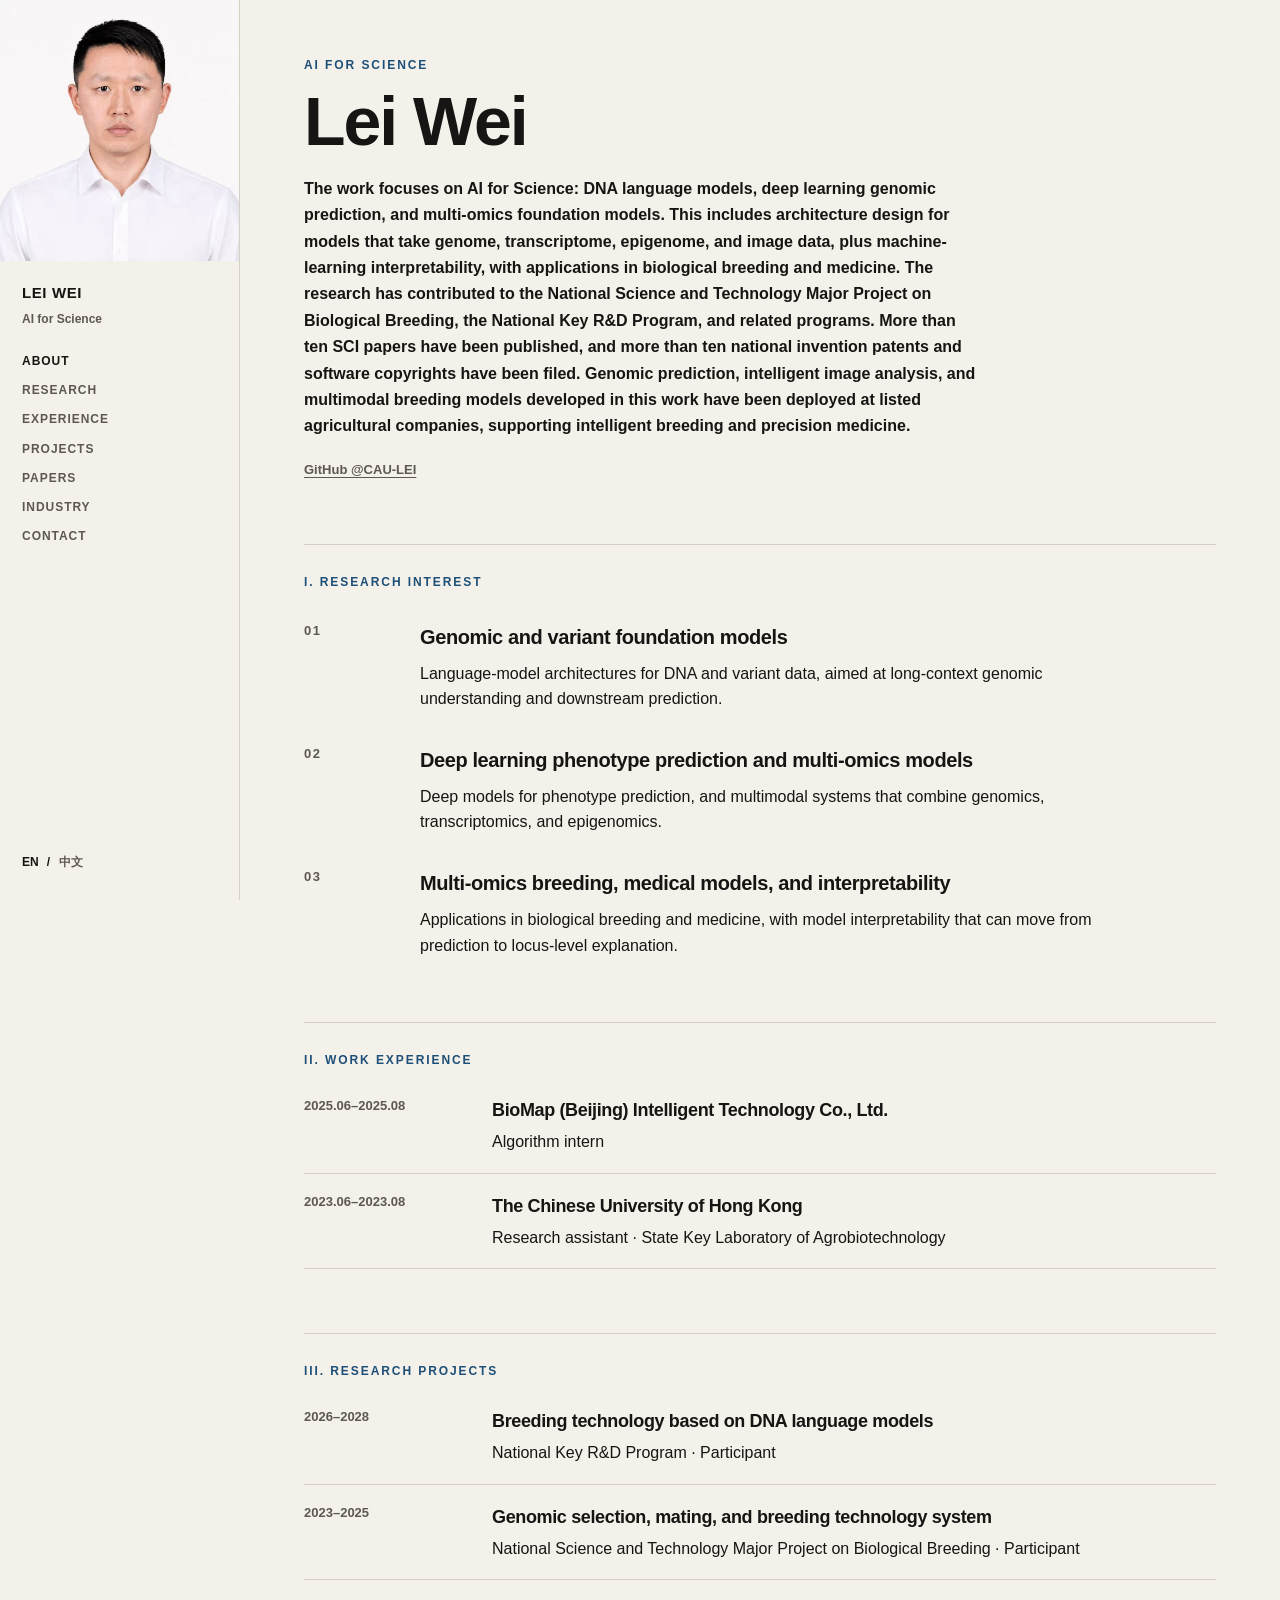
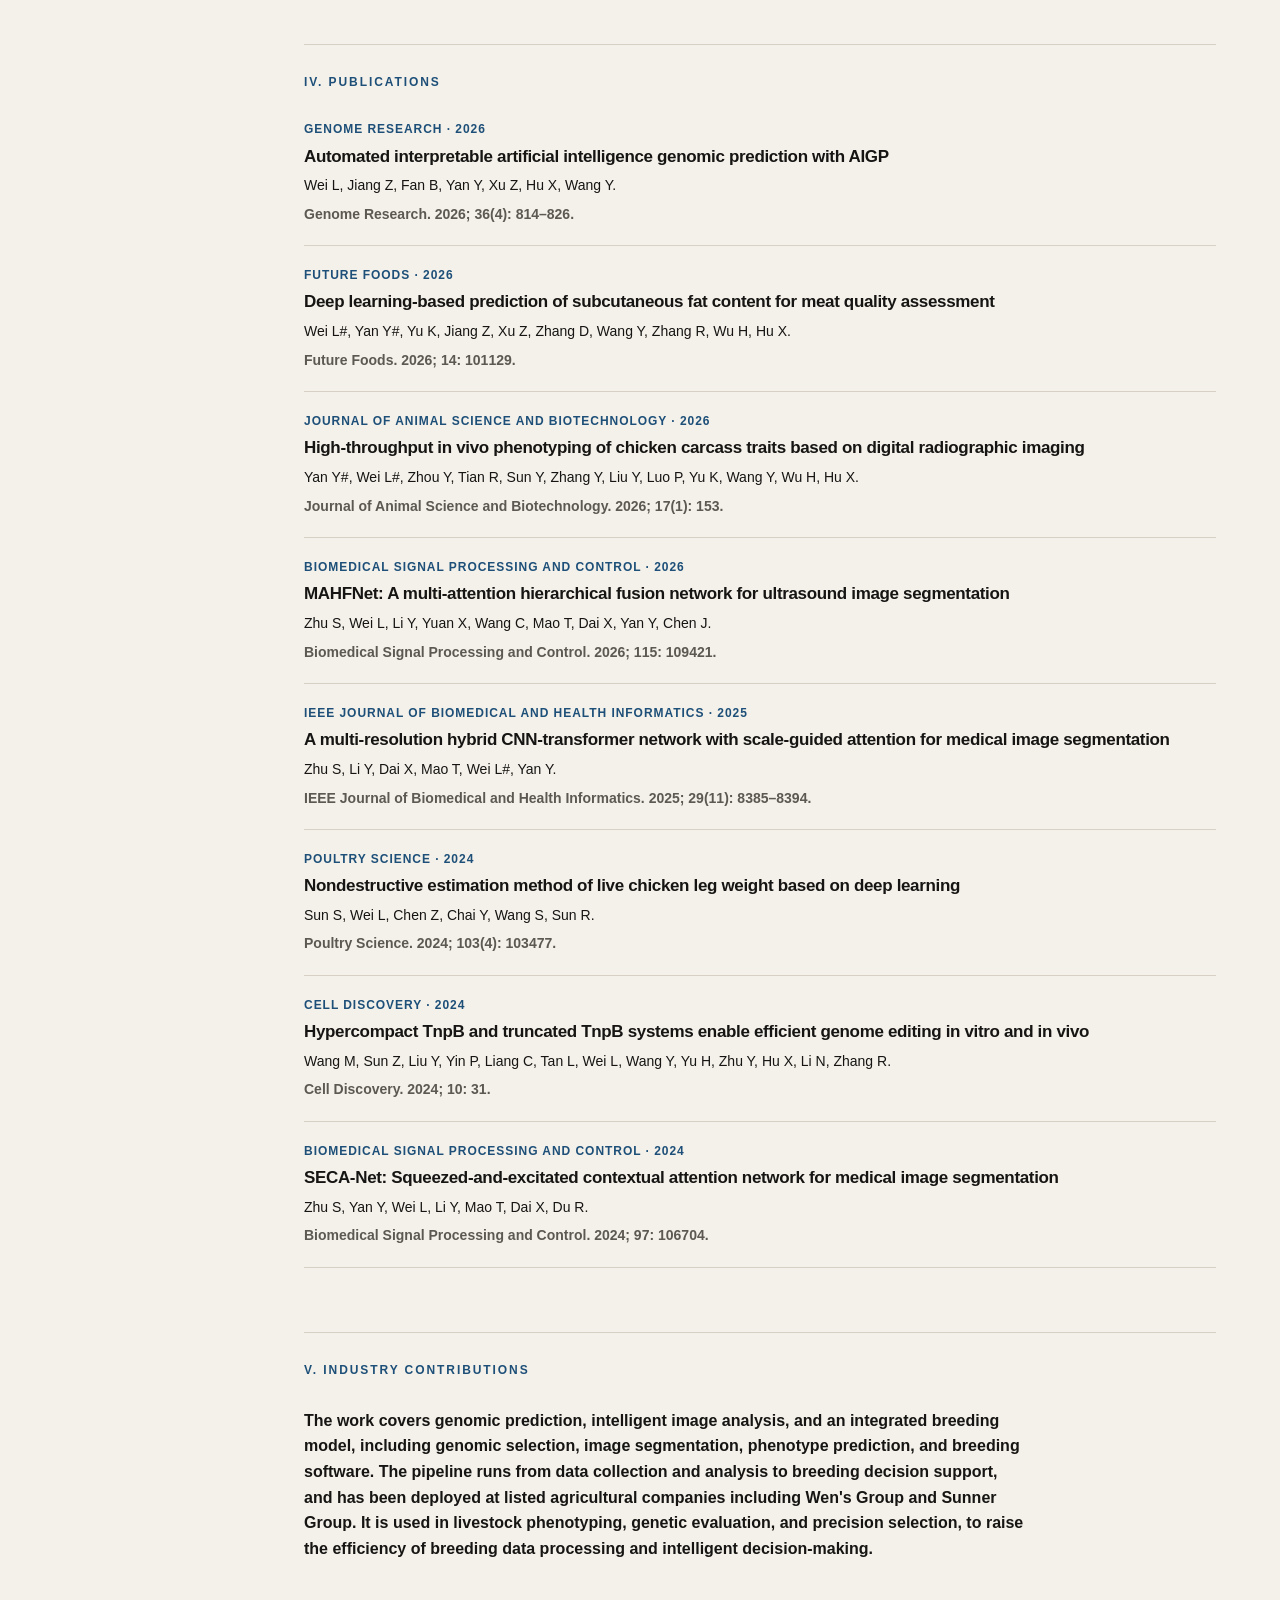
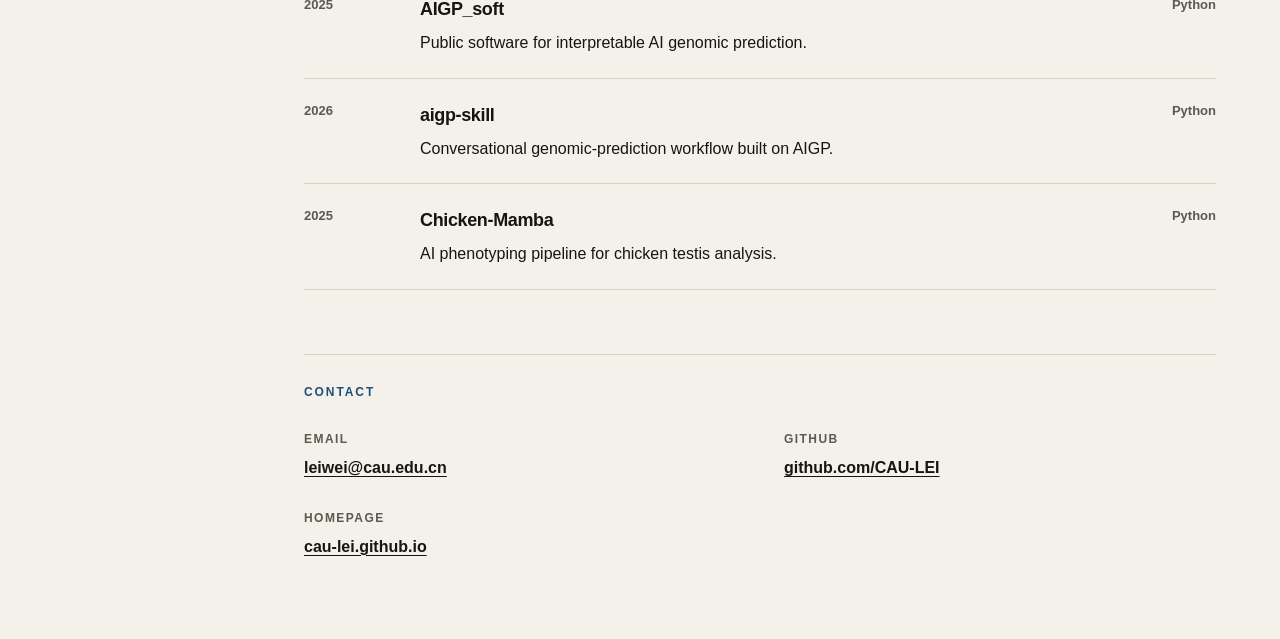
==== index.html @ 2beea01c "Remove the education section from the homepage. Co-authored-by: Cursor <cursoragent@cursor.com>" ====
<!DOCTYPE html>
<html lang="en">
  <head>
    <meta charset="utf-8" />
    <meta name="viewport" content="width=device-width, initial-scale=1" />
    <title>Lei Wei · AI for Science</title>
    <meta
      name="description"
      content="Lei Wei works on AI for Science, DNA language models, deep learning genomic prediction, and multi-omics models for breeding and medicine."
    />
    <meta property="og:title" content="Lei Wei · AI for Science" />
    <meta
      property="og:description"
      content="AI for Science: DNA language models, genomic prediction, and multi-omics models."
    />
    <meta property="og:type" content="website" />
    <meta property="og:url" content="https://cau-lei.github.io/" />
    <meta property="og:image" content="https://cau-lei.github.io/images/portrait.jpg" />
    <link rel="icon" href="favicon.svg" type="image/svg+xml" />
    <link rel="stylesheet" href="css/styles.css" />
  </head>
  <body>
    <a class="skip" href="#about">Skip to content</a>
    <div class="page" id="about">
      <aside class="rail">
        <a class="portrait-link" href="#about" aria-label="Lei Wei">
          <img
            class="portrait"
            src="images/portrait.jpg"
            width="240"
            height="262"
            alt="Lei Wei"
          />
        </a>
        <div class="rail-body">
        <div>
          <div class="rail-name">
            <span data-en>Lei Wei</span>
            <span data-zh>卫雷</span>
          </div>
          <p class="rail-role">AI for Science</p>
        </div>
        <nav>
          <a href="#about"><span data-en>About</span><span data-zh>简介</span></a>
          <a href="#research"><span data-en>Research</span><span data-zh>研究</span></a>
          <a href="#experience"><span data-en>Experience</span><span data-zh>经历</span></a>
          <a href="#projects"><span data-en>Projects</span><span data-zh>项目</span></a>
          <a href="#papers"><span data-en>Papers</span><span data-zh>论文</span></a>
          <a href="#industry"><span data-en>Industry</span><span data-zh>贡献</span></a>
          <a href="#contact"><span data-en>Contact</span><span data-zh>联系</span></a>
        </nav>
        <div class="lang" role="group" aria-label="Language">
          <button type="button" data-lang="en" aria-pressed="true">EN</button>
          <span aria-hidden="true">/</span>
          <button type="button" data-lang="zh" aria-pressed="false">中文</button>
        </div>
        </div>
      </aside>

      <main>
        <header>
          <p class="kicker">AI for Science</p>
          <h1>
            <span data-en>Lei Wei</span>
            <span data-zh>卫雷</span>
          </h1>
          <p class="lede">
            <span data-en
              >The work focuses on AI for Science: DNA language models, deep learning genomic prediction, and multi-omics foundation models. This includes architecture design for models that take genome, transcriptome, epigenome, and image data, plus machine-learning interpretability, with applications in biological breeding and medicine. The research has contributed to the National Science and Technology Major Project on Biological Breeding, the National Key R&amp;D Program, and related programs. More than ten SCI papers have been published, and more than ten national invention patents and software copyrights have been filed. Genomic prediction, intelligent image analysis, and multimodal breeding models developed in this work have been deployed at listed agricultural companies, supporting intelligent breeding and precision medicine.</span
            >
            <span data-zh
              >主要从事 AI for Science、DNA 大语言模型、深度学习基因组预测、多组学大模型等方向研究，重点围绕基因组、转录组、表观组、图像等多组学开展语言模型的架构设计、开发与机器学习可解释性方法研发，并探索人工智能大模型在生物育种与医学领域的应用。参与生物育种国家科技重大专项、国家重点研发计划、“十四五”重点研发专项等科研项目。已在 SCI 期刊发表论文十余篇，申请国家发明专利及软件著作权十余项。负责研发的基因组预测、图像智能分析及多模态一体化育种模型已在多家农业上市企业落地应用，为智能育种与精准医学提供技术支撑。</span
            >
          </p>
          <p class="meta">
            <a href="https://github.com/CAU-LEI">GitHub @CAU-LEI</a>
          </p>
        </header>

        <section id="research">
          <h2>
            <span data-en>I. Research Interest</span>
            <span data-zh>I. 研究方向</span>
          </h2>
          <article class="research">
            <div class="idx">01</div>
            <div>
              <h3>
                <span data-en>Genomic and variant foundation models</span>
                <span data-zh>基因组大模型，变异数据大模型</span>
              </h3>
              <p>
                <span data-en
                  >Language-model architectures for DNA and variant data, aimed at long-context genomic understanding and downstream prediction.</span
                >
                <span data-zh
                  >面向 DNA 与变异数据的语言模型架构，服务长上下文基因组理解与下游预测。</span
                >
              </p>
            </div>
          </article>
          <article class="research">
            <div class="idx">02</div>
            <div>
              <h3>
                <span data-en>Deep learning phenotype prediction and multi-omics models</span>
                <span data-zh>深度学习表型预测与多组学模型</span>
              </h3>
              <p>
                <span data-en
                  >Deep models for phenotype prediction, and multimodal systems that combine genomics, transcriptomics, and epigenomics.</span
                >
                <span data-zh
                  >深度学习表型预测，以及基因组学、转录组学、表观组学多模态模型开发。</span
                >
              </p>
            </div>
          </article>
          <article class="research">
            <div class="idx">03</div>
            <div>
              <h3>
                <span data-en>Multi-omics breeding, medical models, and interpretability</span>
                <span data-zh>多组学育种、医学大模型与可解释性</span>
              </h3>
              <p>
                <span data-en
                  >Applications in biological breeding and medicine, with model interpretability that can move from prediction to locus-level explanation.</span
                >
                <span data-zh
                  >多组学育种与医学大模型，以及从预测走到位点解释的模型可解释性方法。</span
                >
              </p>
            </div>
          </article>
        </section>

        <section id="experience">
          <h2>
            <span data-en>II. Work Experience</span>
            <span data-zh>II. 工作经历</span>
          </h2>
          <article class="cv-item">
            <div class="when">2025.06–2025.08</div>
            <div>
              <h3>
                <span data-en>BioMap (Beijing) Intelligent Technology Co., Ltd.</span>
                <span data-zh>百图生科（北京）智能技术有限公司</span>
              </h3>
              <p>
                <span data-en>Algorithm intern</span>
                <span data-zh>算法实习生</span>
              </p>
            </div>
          </article>
          <article class="cv-item">
            <div class="when">2023.06–2023.08</div>
            <div>
              <h3>
                <span data-en>The Chinese University of Hong Kong</span>
                <span data-zh>香港中文大学</span>
              </h3>
              <p>
                <span data-en>Research assistant · State Key Laboratory of Agrobiotechnology</span>
                <span data-zh>研究助理 · 农业生物技术全国重点实验室</span>
              </p>
            </div>
          </article>
        </section>

        <section id="projects">
          <h2>
            <span data-en>III. Research Projects</span>
            <span data-zh>III. 承担科研项目</span>
          </h2>
          <article class="cv-item">
            <div class="when">2026–2028</div>
            <div>
              <h3>
                <span data-en>Breeding technology based on DNA language models</span>
                <span data-zh>基于 DNA 语言模型的育种技术研发</span>
              </h3>
              <p>
                <span data-en>National Key R&amp;D Program · Participant</span>
                <span data-zh>国家重点研发项目 · 参与</span>
              </p>
            </div>
          </article>
          <article class="cv-item">
            <div class="when">2023–2025</div>
            <div>
              <h3>
                <span data-en>Genomic selection, mating, and breeding technology system</span>
                <span data-zh>基因组选种选配及育种技术体系</span>
              </h3>
              <p>
                <span data-en>National Science and Technology Major Project on Biological Breeding · Participant</span>
                <span data-zh>农业生物育种重大项目 · 参与</span>
              </p>
            </div>
          </article>
        </section>

        <section id="papers">
          <h2>
            <span data-en>IV. Publications</span>
            <span data-zh>IV. 学术论文</span>
          </h2>

          <a class="paper" href="https://doi.org/10.1101/gr.281006.125">
            <div class="journal">Genome Research · 2026</div>
            <div class="ptitle">Automated interpretable artificial intelligence genomic prediction with AIGP</div>
            <p class="authors">Wei L, Jiang Z, Fan B, Yan Y, Xu Z, Hu X, Wang Y.</p>
            <p class="cite">Genome Research. 2026; 36(4): 814–826.</p>
          </a>

          <a class="paper" href="https://doi.org/10.1016/j.fufo.2026.101129">
            <div class="journal">Future Foods · 2026</div>
            <div class="ptitle">Deep learning-based prediction of subcutaneous fat content for meat quality assessment</div>
            <p class="authors">Wei L#, Yan Y#, Yu K, Jiang Z, Xu Z, Zhang D, Wang Y, Zhang R, Wu H, Hu X.</p>
            <p class="cite">Future Foods. 2026; 14: 101129.</p>
          </a>

          <a class="paper" href="https://doi.org/10.1186/s40104-026-01479-8">
            <div class="journal">Journal of Animal Science and Biotechnology · 2026</div>
            <div class="ptitle">High-throughput in vivo phenotyping of chicken carcass traits based on digital radiographic imaging</div>
            <p class="authors">Yan Y#, Wei L#, Zhou Y, Tian R, Sun Y, Zhang Y, Liu Y, Luo P, Yu K, Wang Y, Wu H, Hu X.</p>
            <p class="cite">Journal of Animal Science and Biotechnology. 2026; 17(1): 153.</p>
          </a>

          <a class="paper" href="https://doi.org/10.1016/j.bspc.2025.109421">
            <div class="journal">Biomedical Signal Processing and Control · 2026</div>
            <div class="ptitle">MAHFNet: A multi-attention hierarchical fusion network for ultrasound image segmentation</div>
            <p class="authors">Zhu S, Wei L, Li Y, Yuan X, Wang C, Mao T, Dai X, Yan Y, Chen J.</p>
            <p class="cite">Biomedical Signal Processing and Control. 2026; 115: 109421.</p>
          </a>

          <a class="paper" href="https://doi.org/10.1109/JBHI.2025.3578625">
            <div class="journal">IEEE Journal of Biomedical and Health Informatics · 2025</div>
            <div class="ptitle">A multi-resolution hybrid CNN-transformer network with scale-guided attention for medical image segmentation</div>
            <p class="authors">Zhu S, Li Y, Dai X, Mao T, Wei L#, Yan Y.</p>
            <p class="cite">IEEE Journal of Biomedical and Health Informatics. 2025; 29(11): 8385–8394.</p>
          </a>

          <a class="paper" href="https://doi.org/10.1016/j.psj.2024.103477">
            <div class="journal">Poultry Science · 2024</div>
            <div class="ptitle">Nondestructive estimation method of live chicken leg weight based on deep learning</div>
            <p class="authors">Sun S, Wei L, Chen Z, Chai Y, Wang S, Sun R.</p>
            <p class="cite">Poultry Science. 2024; 103(4): 103477.</p>
          </a>

          <a class="paper" href="https://doi.org/10.1038/s41421-023-00645-w">
            <div class="journal">Cell Discovery · 2024</div>
            <div class="ptitle">Hypercompact TnpB and truncated TnpB systems enable efficient genome editing in vitro and in vivo</div>
            <p class="authors">Wang M, Sun Z, Liu Y, Yin P, Liang C, Tan L, Wei L, Wang Y, Yu H, Zhu Y, Hu X, Li N, Zhang R.</p>
            <p class="cite">Cell Discovery. 2024; 10: 31.</p>
          </a>

          <a class="paper" href="https://doi.org/10.1016/j.bspc.2024.106704">
            <div class="journal">Biomedical Signal Processing and Control · 2024</div>
            <div class="ptitle">SECA-Net: Squeezed-and-excitated contextual attention network for medical image segmentation</div>
            <p class="authors">Zhu S, Yan Y, Wei L, Li Y, Mao T, Dai X, Du R.</p>
            <p class="cite">Biomedical Signal Processing and Control. 2024; 97: 106704.</p>
          </a>
        </section>

        <section id="industry">
          <h2>
            <span data-en>V. Industry Contributions</span>
            <span data-zh>V. 行业贡献</span>
          </h2>
          <p class="note">
            <span data-en
              >The work covers genomic prediction, intelligent image analysis, and an integrated breeding model, including genomic selection, image segmentation, phenotype prediction, and breeding software. The pipeline runs from data collection and analysis to breeding decision support, and has been deployed at listed agricultural companies including Wen's Group and Sunner Group. It is used in livestock phenotyping, genetic evaluation, and precision selection, to raise the efficiency of breeding data processing and intelligent decision-making.</span
            >
            <span data-zh
              >负责研发的基因组预测、图像智能分析与一体化智能育种模型，涵盖基因组选择、图像分割、表型预测、育种软件平台开发等。相关技术已形成从数据采集、智能分析到育种决策支持的完整技术链，并在温氏集团、圣农集团等农业上市企业实现落地应用，服务于畜禽表型测定、遗传评估与精准选育等实际生产环节，提升了育种数据处理效率和智能化决策水平，推动人工智能技术在生物育种中的产业化应用。</span
            >
          </p>

          <div class="work">
            <a class="work-item" href="https://github.com/CAU-LEI/AIGP_soft">
              <div class="year">2025</div>
              <div>
                <h3>AIGP_soft</h3>
                <p>
                  <span data-en>Public software for interpretable AI genomic prediction.</span>
                  <span data-zh>可解释人工智能基因组预测软件。</span>
                </p>
              </div>
              <div class="tag">Python</div>
            </a>
            <a class="work-item" href="https://github.com/CAU-LEI/aigp-skill">
              <div class="year">2026</div>
              <div>
                <h3>aigp-skill</h3>
                <p>
                  <span data-en>Conversational genomic-prediction workflow built on AIGP.</span>
                  <span data-zh>基于 AIGP 的可对话基因组预测工作流。</span>
                </p>
              </div>
              <div class="tag">Python</div>
            </a>
            <a class="work-item" href="https://github.com/CAU-LEI/Chicken-Mamba">
              <div class="year">2025</div>
              <div>
                <h3>Chicken-Mamba</h3>
                <p>
                  <span data-en>AI phenotyping pipeline for chicken testis analysis.</span>
                  <span data-zh>鸡睾丸智能表型分析流程。</span>
                </p>
              </div>
              <div class="tag">Python</div>
            </a>
          </div>
        </section>

        <section id="contact">
          <h2>
            <span data-en>Contact</span>
            <span data-zh>联系</span>
          </h2>
          <dl class="contact">
            <div>
              <dt>Email</dt>
              <dd><a href="mailto:leiwei@cau.edu.cn">leiwei@cau.edu.cn</a></dd>
            </div>
            <div>
              <dt>GitHub</dt>
              <dd><a href="https://github.com/CAU-LEI">github.com/CAU-LEI</a></dd>
            </div>
            <div>
              <dt><span data-en>Homepage</span><span data-zh>主页</span></dt>
              <dd><a href="https://cau-lei.github.io/">cau-lei.github.io</a></dd>
            </div>
          </dl>
        </section>
      </main>
    </div>
    <script src="js/main.js"></script>
  </body>
</html>
---- css/styles.css ----
:root {
  --paper: #f4f1ea;
  --ink: #161513;
  --muted: #5c5852;
  --line: #d7d1c5;
  --accent: #1d4f78;
  --mark: #3aa0d0;
  --white: #fbfaf6;
  --max: 1080px;
  --rail: 240px;
}

* {
  box-sizing: border-box;
  margin: 0;
  padding: 0;
}

html {
  scroll-behavior: smooth;
}

body {
  font-family: Arial, Helvetica, sans-serif;
  background: var(--paper);
  color: var(--ink);
  line-height: 1.6;
  min-height: 100vh;
}

a {
  color: inherit;
  text-decoration-thickness: 1px;
  text-underline-offset: 3px;
}

a:hover {
  color: var(--accent);
}

img {
  max-width: 100%;
  display: block;
}

.skip {
  position: absolute;
  left: -999px;
}

.skip:focus {
  left: 16px;
  top: 16px;
  background: var(--white);
  padding: 8px 12px;
  z-index: 20;
}

.page {
  display: grid;
  grid-template-columns: var(--rail) minmax(0, 1fr);
  min-height: 100vh;
}

.rail {
  position: sticky;
  top: 0;
  height: 100vh;
  padding: 0;
  border-right: 1px solid var(--line);
  display: flex;
  flex-direction: column;
  background: var(--paper);
}

.portrait-link {
  display: block;
}

.portrait {
  width: 100%;
  height: auto;
  aspect-ratio: 939 / 1024;
  object-fit: cover;
  object-position: center top;
  background: #fff;
}

.rail-body {
  padding: 20px 22px 28px;
  display: flex;
  flex-direction: column;
  gap: 20px;
  flex: 1;
  min-height: 0;
}

.rail-name {
  font-size: 15px;
  font-weight: 700;
  letter-spacing: 0.04em;
  text-transform: uppercase;
}

.rail-role {
  margin-top: 6px;
  font-size: 12px;
  font-weight: 700;
  color: var(--muted);
  line-height: 1.45;
}

nav {
  display: flex;
  flex-direction: column;
  gap: 10px;
  margin-top: 4px;
}

nav a {
  font-size: 12px;
  font-weight: 700;
  letter-spacing: 0.08em;
  text-transform: uppercase;
  text-decoration: none;
  color: var(--muted);
}

nav a:hover,
nav a.is-active {
  color: var(--ink);
}

.lang {
  margin-top: auto;
  display: flex;
  gap: 8px;
  font-size: 12px;
  font-weight: 700;
  letter-spacing: 0.08em;
}

.lang button {
  background: none;
  border: 0;
  padding: 0;
  font: inherit;
  font-weight: 700;
  color: var(--muted);
  cursor: pointer;
}

.lang button[aria-pressed="true"] {
  color: var(--ink);
}

main {
  padding: 56px 64px 80px;
  max-width: calc(var(--max) + 128px);
}

.kicker {
  font-size: 12px;
  font-weight: 700;
  letter-spacing: 0.16em;
  text-transform: uppercase;
  color: var(--accent);
}

h1 {
  margin-top: 14px;
  font-size: clamp(40px, 6vw, 68px);
  font-weight: 700;
  line-height: 0.95;
  letter-spacing: -0.03em;
}

.lede {
  margin-top: 22px;
  max-width: 680px;
  font-size: 16px;
  font-weight: 700;
  line-height: 1.65;
}

.meta {
  margin-top: 20px;
  display: flex;
  flex-wrap: wrap;
  gap: 10px 28px;
  font-size: 13px;
  font-weight: 700;
  color: var(--muted);
}

section {
  margin-top: 64px;
  padding-top: 28px;
  border-top: 1px solid var(--line);
}

h2 {
  font-size: 12px;
  font-weight: 700;
  letter-spacing: 0.16em;
  text-transform: uppercase;
  color: var(--accent);
}

.research {
  margin-top: 28px;
  display: grid;
  grid-template-columns: 88px minmax(0, 1fr);
  gap: 0 28px;
}

.research + .research {
  margin-top: 32px;
}

.idx {
  font-size: 13px;
  font-weight: 700;
  letter-spacing: 0.12em;
  color: var(--muted);
}

.research h3 {
  font-size: 20px;
  font-weight: 700;
  letter-spacing: -0.02em;
}

.research p {
  margin-top: 8px;
  max-width: 720px;
}

.cv-item {
  display: grid;
  grid-template-columns: 160px minmax(0, 1fr);
  gap: 8px 28px;
  padding: 18px 0;
  border-bottom: 1px solid var(--line);
}

.cv-item:first-of-type {
  margin-top: 8px;
}

.when {
  font-size: 13px;
  font-weight: 700;
  color: var(--muted);
}

.cv-item h3 {
  font-size: 18px;
  font-weight: 700;
  letter-spacing: -0.02em;
}

.cv-item p {
  margin-top: 4px;
  max-width: 680px;
}

.paper {
  display: block;
  padding: 20px 0;
  border-bottom: 1px solid var(--line);
  text-decoration: none;
}

.paper:first-of-type {
  margin-top: 8px;
}

.paper:hover .ptitle {
  color: var(--accent);
}

.journal {
  font-size: 12px;
  font-weight: 700;
  letter-spacing: 0.08em;
  text-transform: uppercase;
  color: var(--accent);
}

.ptitle {
  margin-top: 6px;
  font-size: 17px;
  font-weight: 700;
  letter-spacing: -0.02em;
  line-height: 1.35;
}

.authors,
.cite {
  margin-top: 6px;
  font-size: 14px;
  max-width: 760px;
}

.cite {
  color: var(--muted);
  font-weight: 700;
}

.note {
  margin-top: 28px;
  max-width: 720px;
  font-weight: 700;
}

.work {
  margin-top: 12px;
}

.work-item {
  display: grid;
  grid-template-columns: 88px minmax(0, 1fr) auto;
  gap: 8px 28px;
  padding: 22px 0;
  border-bottom: 1px solid var(--line);
  align-items: start;
  text-decoration: none;
}

.work-item:hover h3 {
  color: var(--accent);
}

.year,
.tag {
  font-size: 13px;
  font-weight: 700;
  color: var(--muted);
}

.work-item h3 {
  font-size: 18px;
  font-weight: 700;
  letter-spacing: -0.02em;
}

.work-item p {
  margin-top: 6px;
  max-width: 620px;
}

.contact {
  display: grid;
  grid-template-columns: 1fr 1fr;
  gap: 28px 48px;
  margin-top: 28px;
}

.contact dt {
  font-size: 12px;
  font-weight: 700;
  letter-spacing: 0.12em;
  text-transform: uppercase;
  color: var(--muted);
}

.contact dd {
  margin-top: 6px;
  font-size: 16px;
  font-weight: 700;
}

.foot {
  margin-top: 72px;
  font-size: 12px;
  font-weight: 700;
  color: var(--muted);
}

html[lang="en"] [data-zh],
html[lang="zh"] [data-en] {
  display: none;
}

@media (max-width: 860px) {
  .page {
    grid-template-columns: 1fr;
  }

  .rail {
    position: static;
    height: auto;
    border-right: 0;
    border-bottom: 1px solid var(--line);
  }

  .portrait {
    width: 100%;
    height: auto;
    max-height: 240px;
    aspect-ratio: 939 / 1024;
  }

  .rail-body {
    padding: 18px 24px 20px;
    gap: 16px;
  }

  nav {
    flex-direction: row;
    flex-wrap: wrap;
    gap: 14px;
  }

  .lang {
    margin-top: 0;
  }

  main {
    padding: 36px 24px 56px;
  }

  .research,
  .cv-item,
  .work-item {
    grid-template-columns: 1fr;
  }

  .contact {
    grid-template-columns: 1fr;
  }

  .tag {
    margin-top: 8px;
  }
}
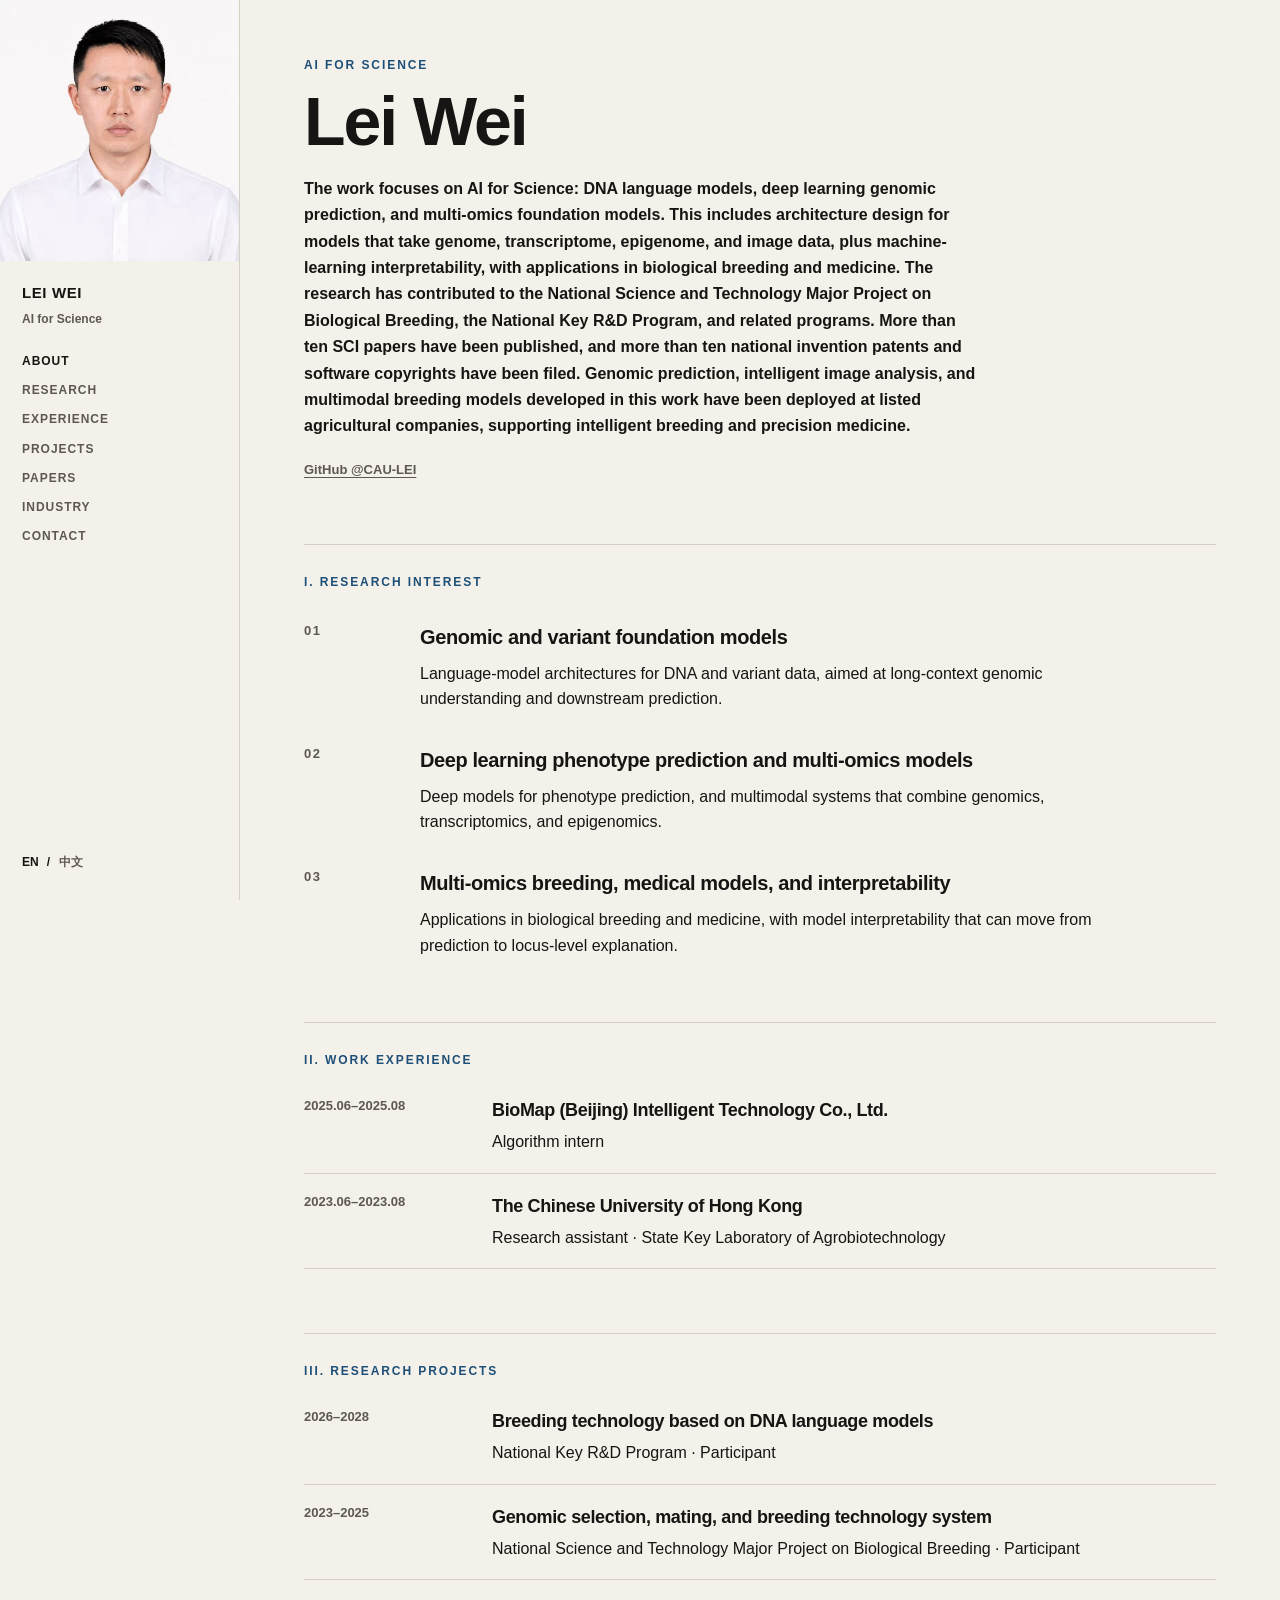
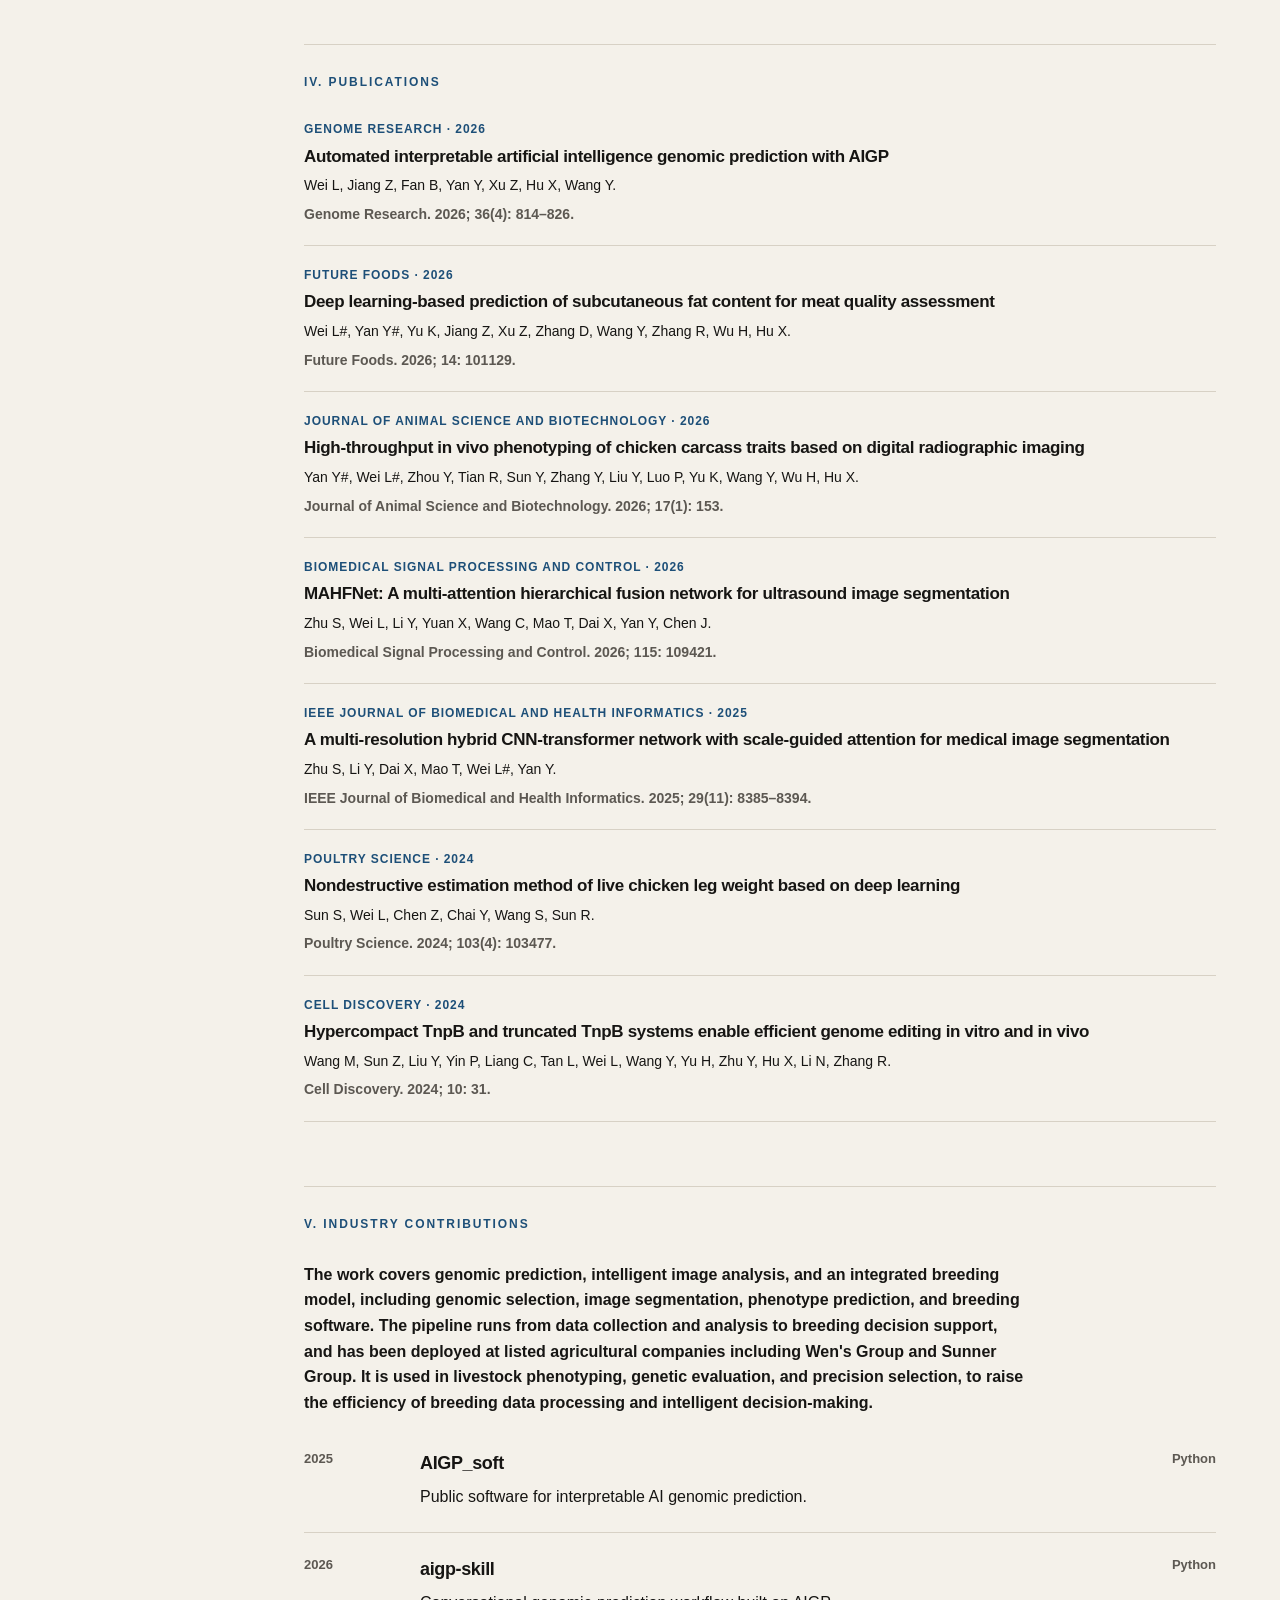
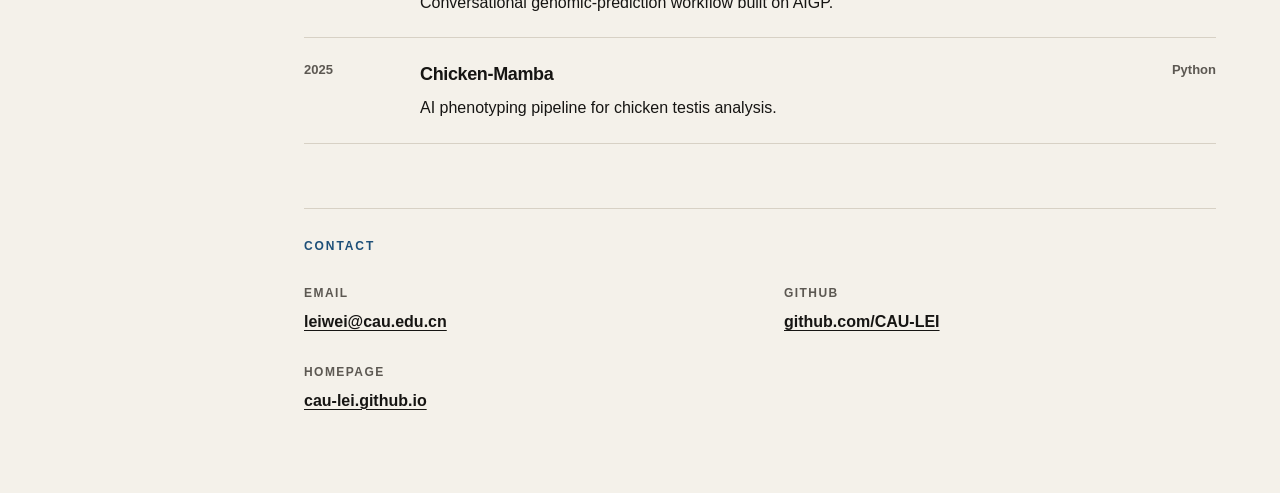
==== commit edb37174: "Remove the SECA-Net paper from the publication list. Co-authored-by: Cursor <cursoragent@cursor.com>" ====
--- a/index.html
+++ b/index.html
@@ -255,13 +255,6 @@
             <p class="authors">Wang M, Sun Z, Liu Y, Yin P, Liang C, Tan L, Wei L, Wang Y, Yu H, Zhu Y, Hu X, Li N, Zhang R.</p>
             <p class="cite">Cell Discovery. 2024; 10: 31.</p>
           </a>
-
-          <a class="paper" href="https://doi.org/10.1016/j.bspc.2024.106704">
-            <div class="journal">Biomedical Signal Processing and Control · 2024</div>
-            <div class="ptitle">SECA-Net: Squeezed-and-excitated contextual attention network for medical image segmentation</div>
-            <p class="authors">Zhu S, Yan Y, Wei L, Li Y, Mao T, Dai X, Du R.</p>
-            <p class="cite">Biomedical Signal Processing and Control. 2024; 97: 106704.</p>
-          </a>
         </section>
 
         <section id="industry">
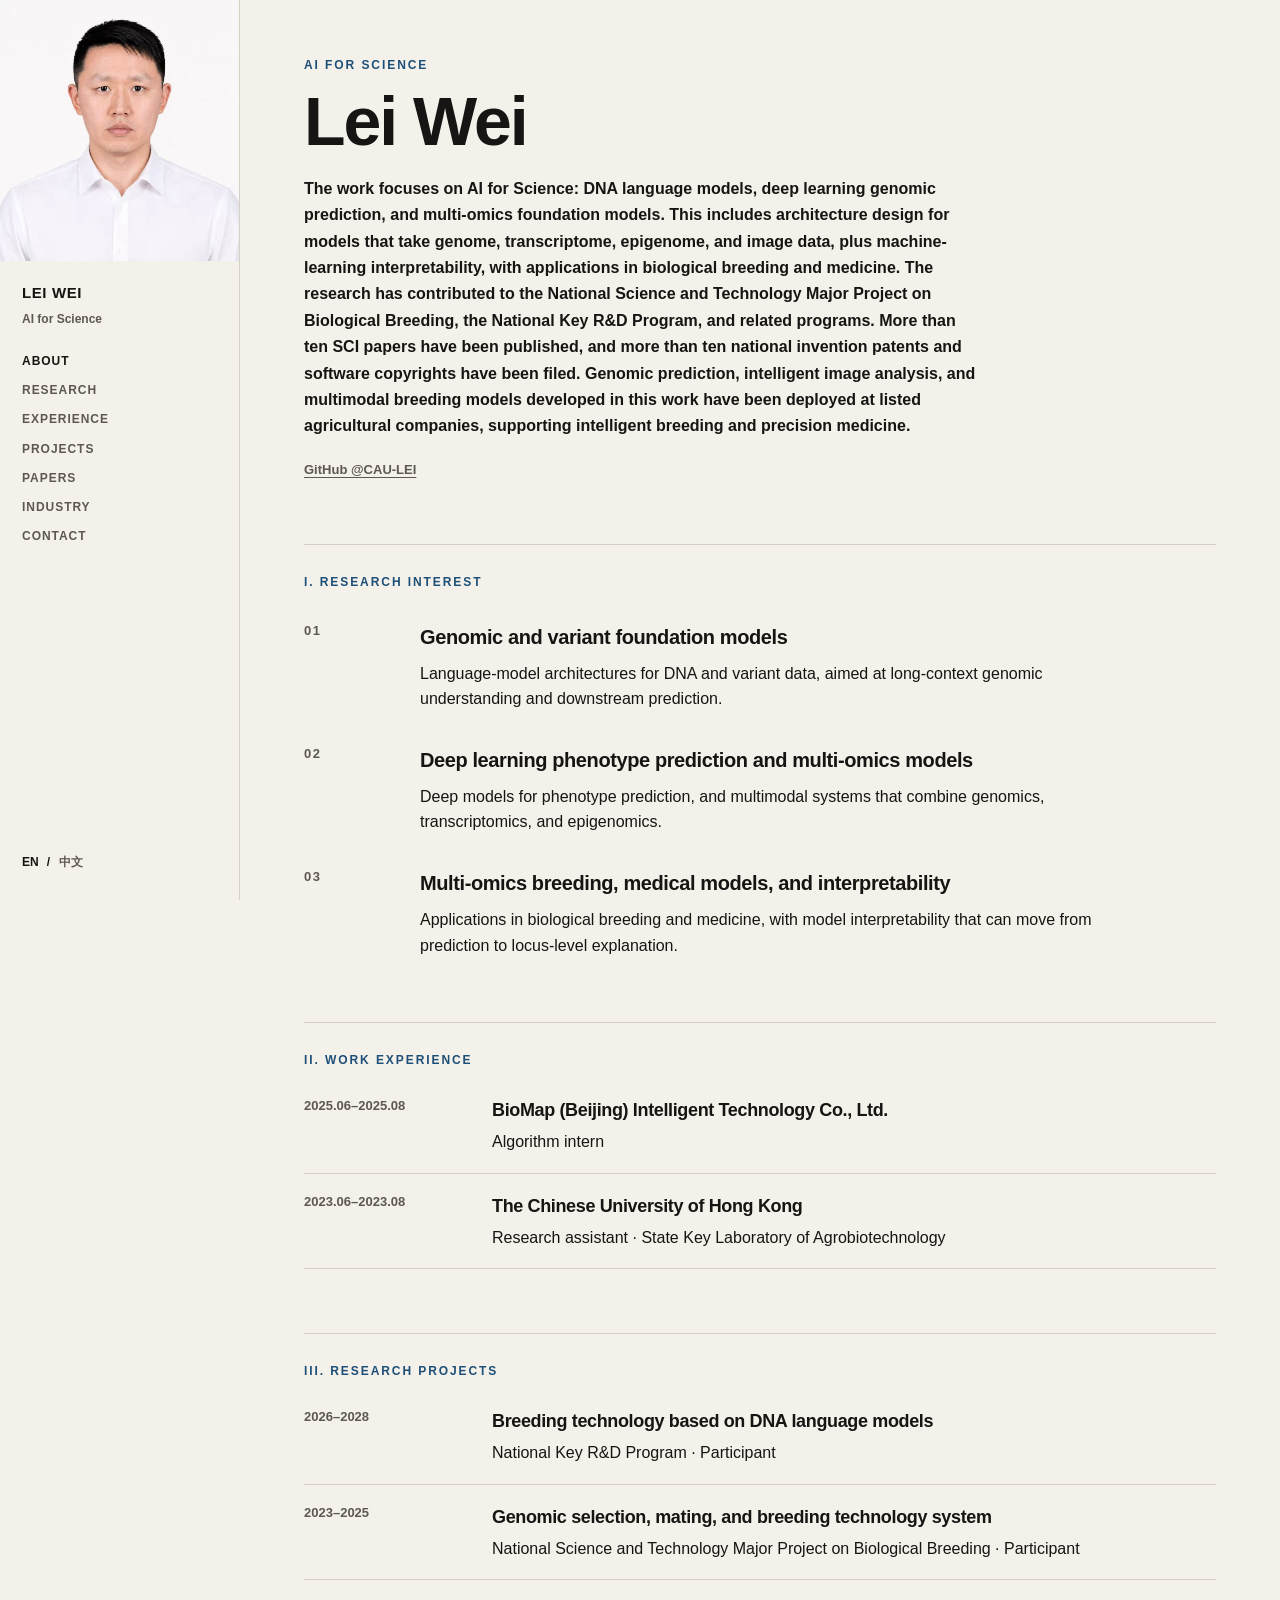
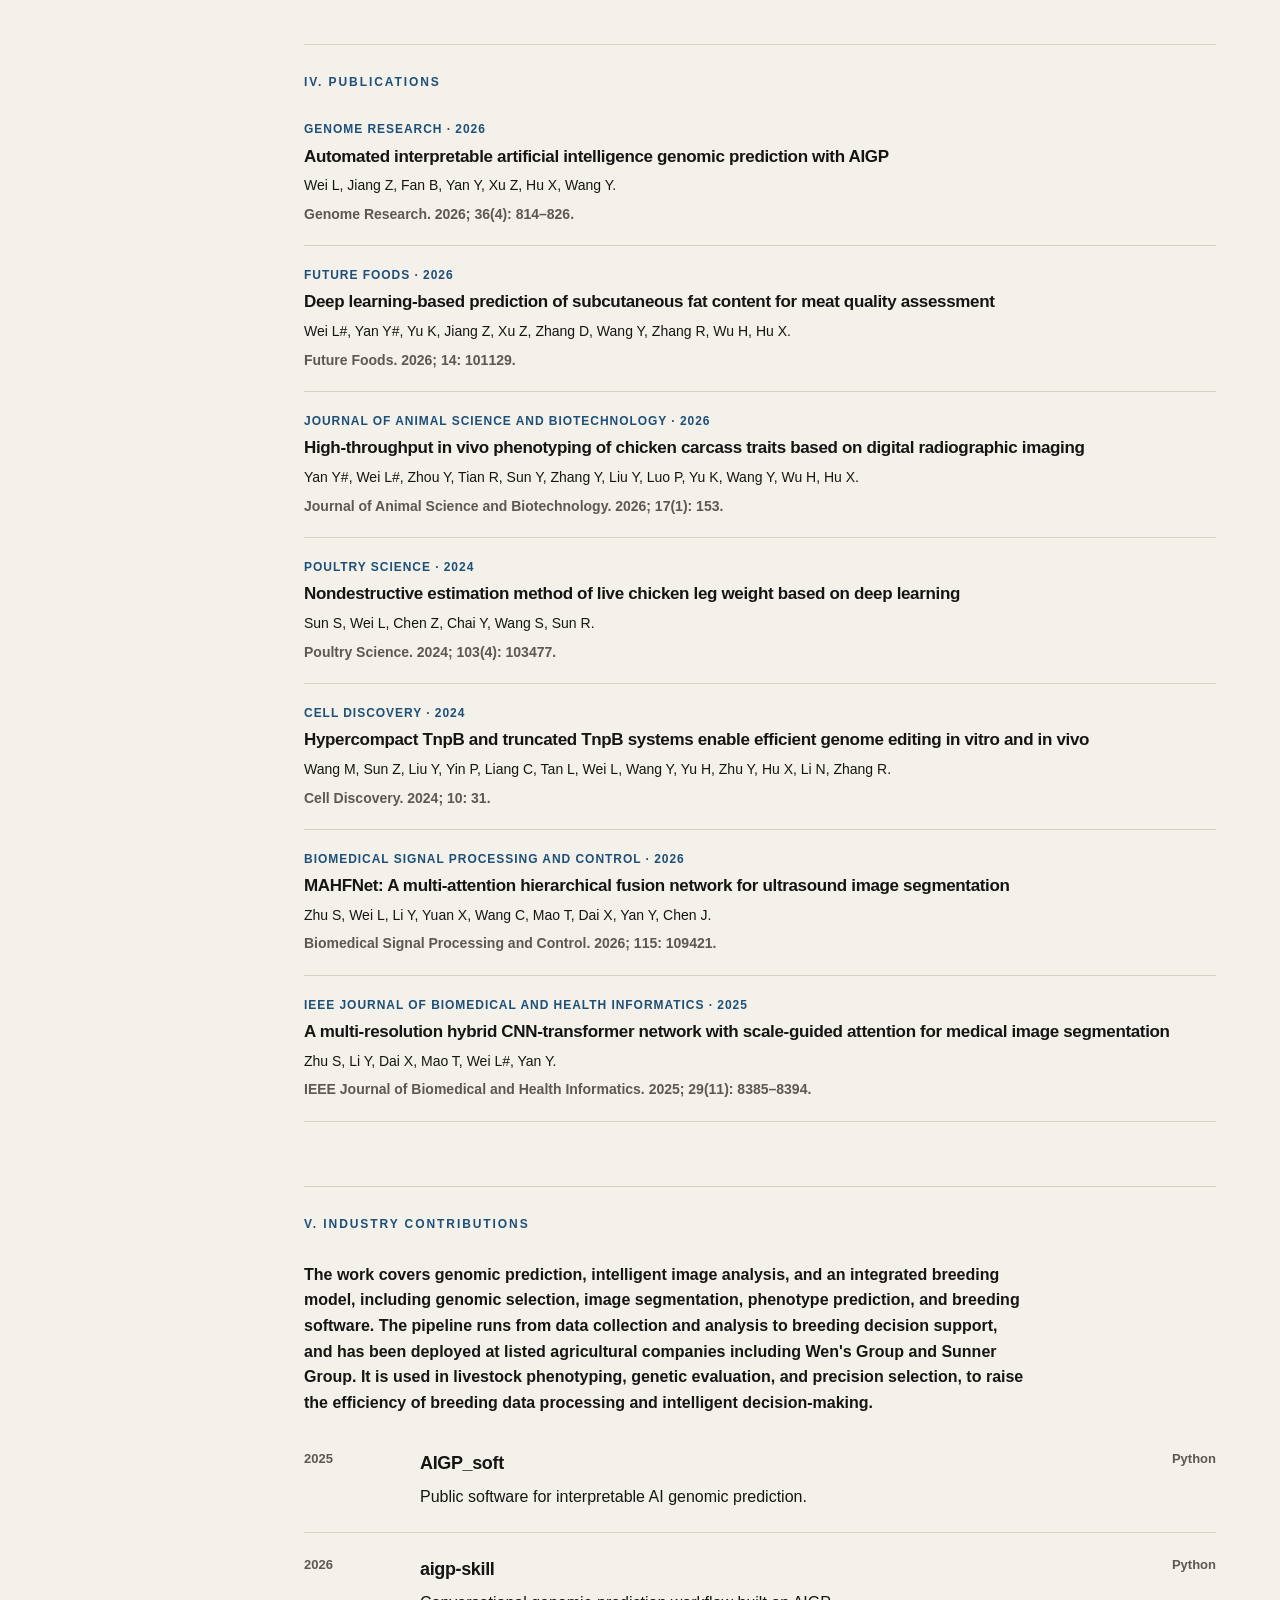
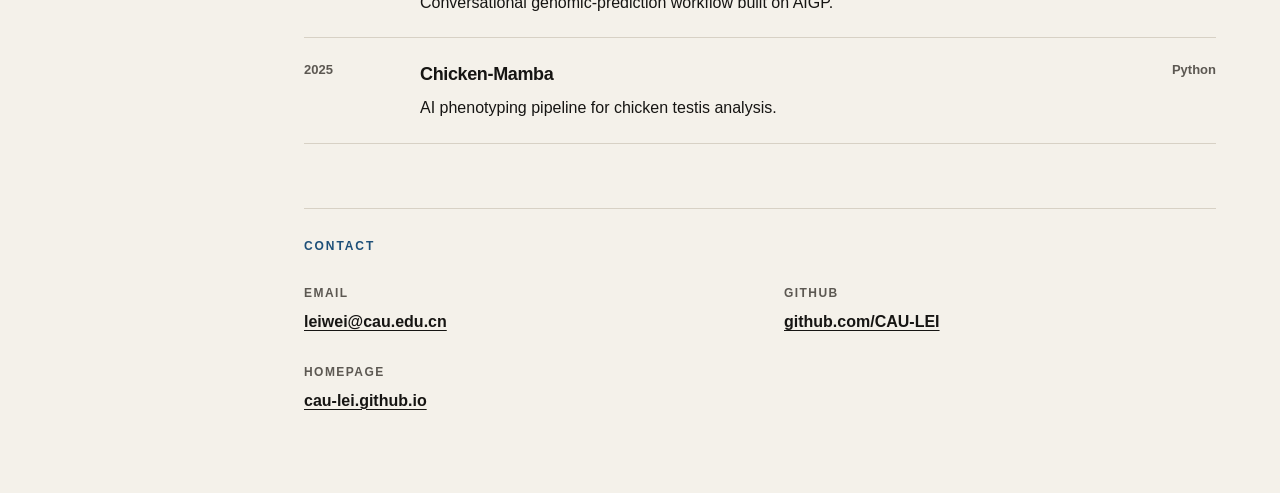
==== commit a028f7bf: "Move the BSPC and IEEE papers to the end of the list. Co-authored-by: Cursor <cursoragent@cursor.com" ====
--- a/index.html
+++ b/index.html
@@ -228,6 +228,20 @@
             <p class="cite">Journal of Animal Science and Biotechnology. 2026; 17(1): 153.</p>
           </a>
 
+          <a class="paper" href="https://doi.org/10.1016/j.psj.2024.103477">
+            <div class="journal">Poultry Science · 2024</div>
+            <div class="ptitle">Nondestructive estimation method of live chicken leg weight based on deep learning</div>
+            <p class="authors">Sun S, Wei L, Chen Z, Chai Y, Wang S, Sun R.</p>
+            <p class="cite">Poultry Science. 2024; 103(4): 103477.</p>
+          </a>
+
+          <a class="paper" href="https://doi.org/10.1038/s41421-023-00645-w">
+            <div class="journal">Cell Discovery · 2024</div>
+            <div class="ptitle">Hypercompact TnpB and truncated TnpB systems enable efficient genome editing in vitro and in vivo</div>
+            <p class="authors">Wang M, Sun Z, Liu Y, Yin P, Liang C, Tan L, Wei L, Wang Y, Yu H, Zhu Y, Hu X, Li N, Zhang R.</p>
+            <p class="cite">Cell Discovery. 2024; 10: 31.</p>
+          </a>
+
           <a class="paper" href="https://doi.org/10.1016/j.bspc.2025.109421">
             <div class="journal">Biomedical Signal Processing and Control · 2026</div>
             <div class="ptitle">MAHFNet: A multi-attention hierarchical fusion network for ultrasound image segmentation</div>
@@ -240,20 +254,6 @@
             <div class="ptitle">A multi-resolution hybrid CNN-transformer network with scale-guided attention for medical image segmentation</div>
             <p class="authors">Zhu S, Li Y, Dai X, Mao T, Wei L#, Yan Y.</p>
             <p class="cite">IEEE Journal of Biomedical and Health Informatics. 2025; 29(11): 8385–8394.</p>
-          </a>
-
-          <a class="paper" href="https://doi.org/10.1016/j.psj.2024.103477">
-            <div class="journal">Poultry Science · 2024</div>
-            <div class="ptitle">Nondestructive estimation method of live chicken leg weight based on deep learning</div>
-            <p class="authors">Sun S, Wei L, Chen Z, Chai Y, Wang S, Sun R.</p>
-            <p class="cite">Poultry Science. 2024; 103(4): 103477.</p>
-          </a>
-
-          <a class="paper" href="https://doi.org/10.1038/s41421-023-00645-w">
-            <div class="journal">Cell Discovery · 2024</div>
-            <div class="ptitle">Hypercompact TnpB and truncated TnpB systems enable efficient genome editing in vitro and in vivo</div>
-            <p class="authors">Wang M, Sun Z, Liu Y, Yin P, Liang C, Tan L, Wei L, Wang Y, Yu H, Zhu Y, Hu X, Li N, Zhang R.</p>
-            <p class="cite">Cell Discovery. 2024; 10: 31.</p>
           </a>
         </section>
 
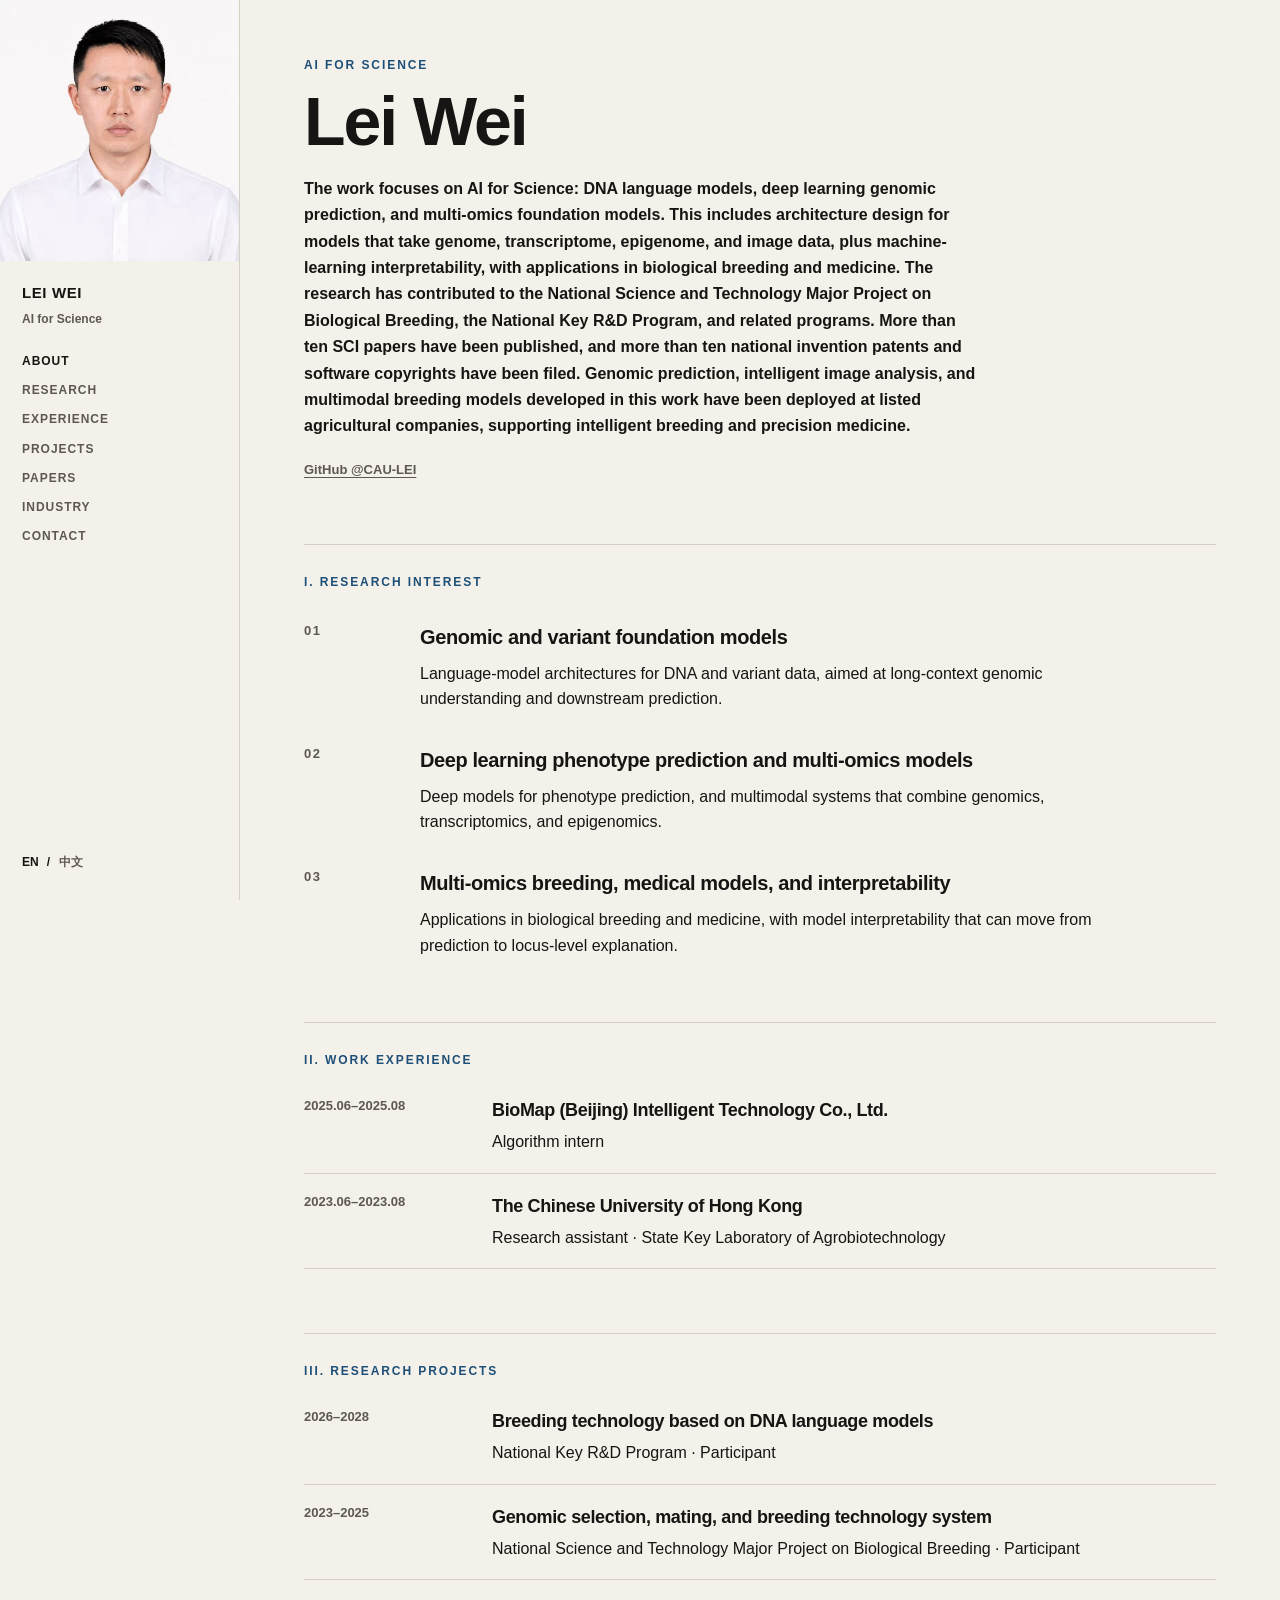
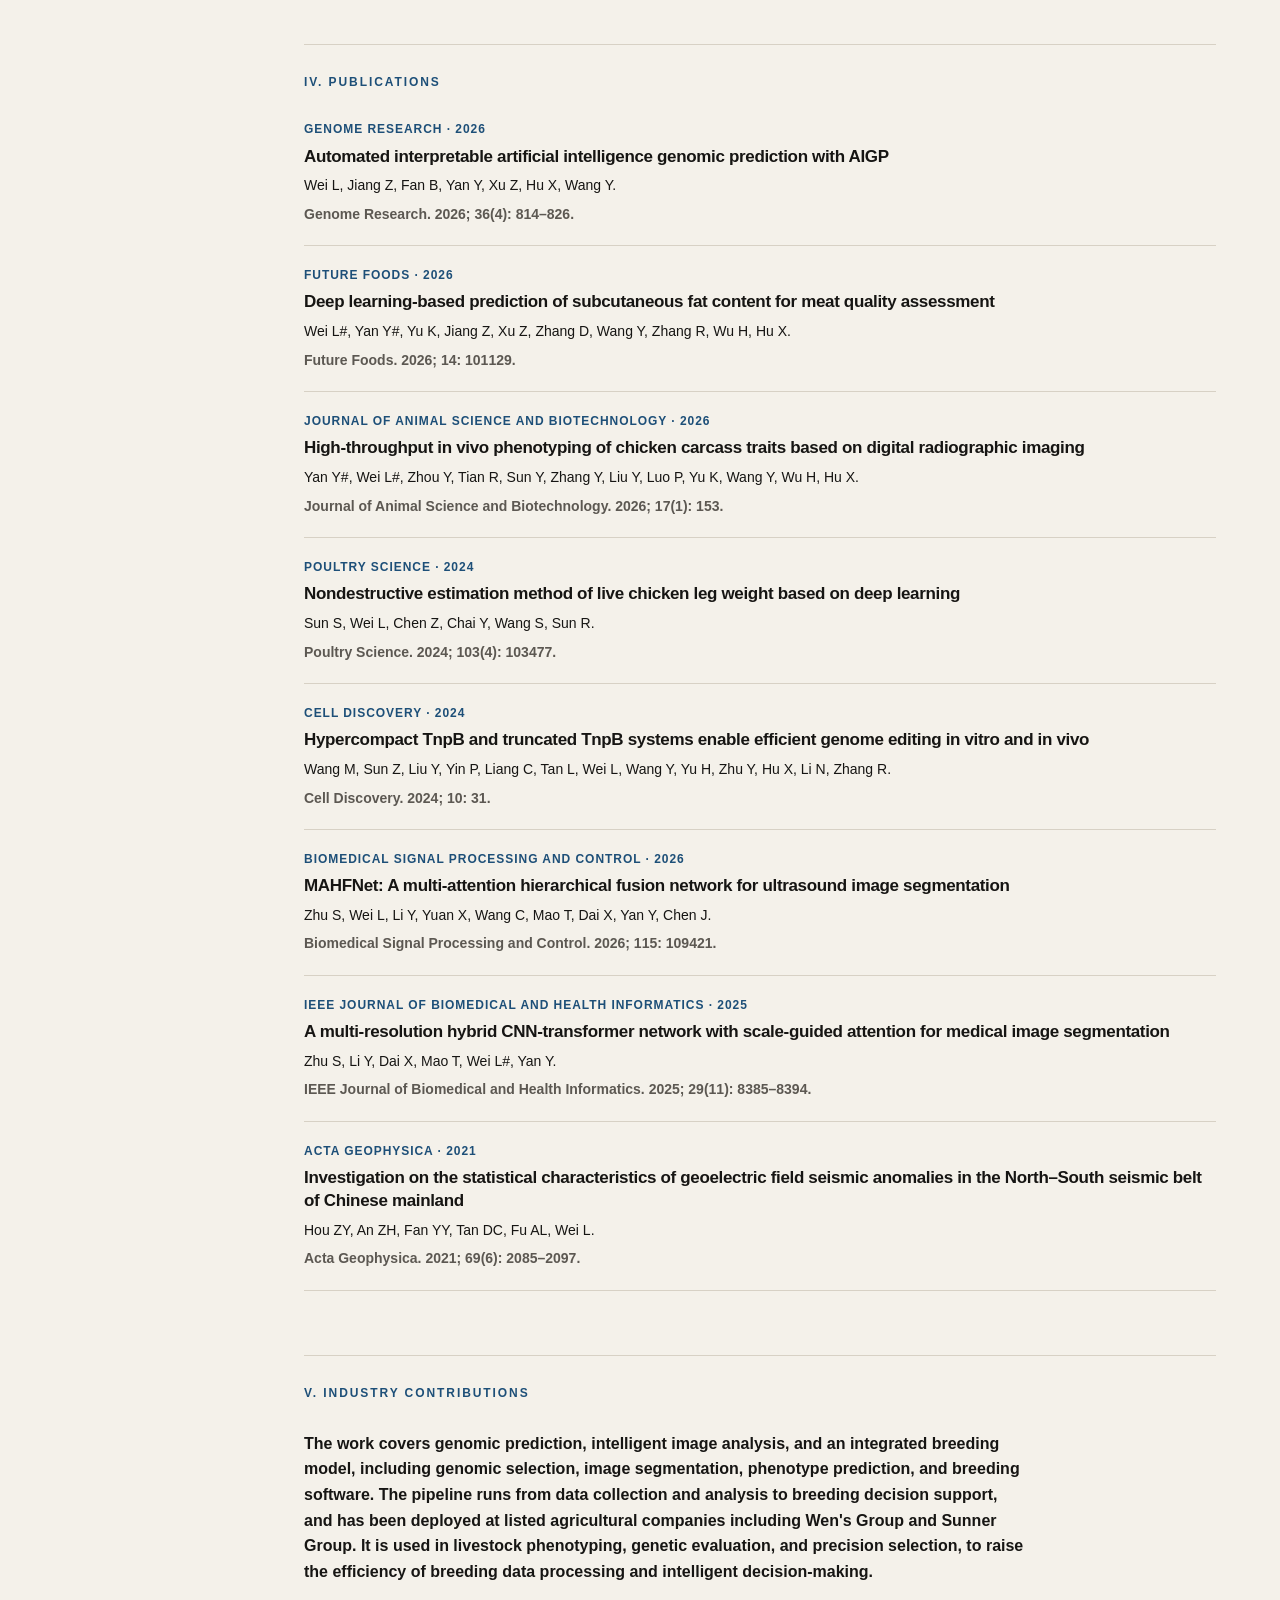
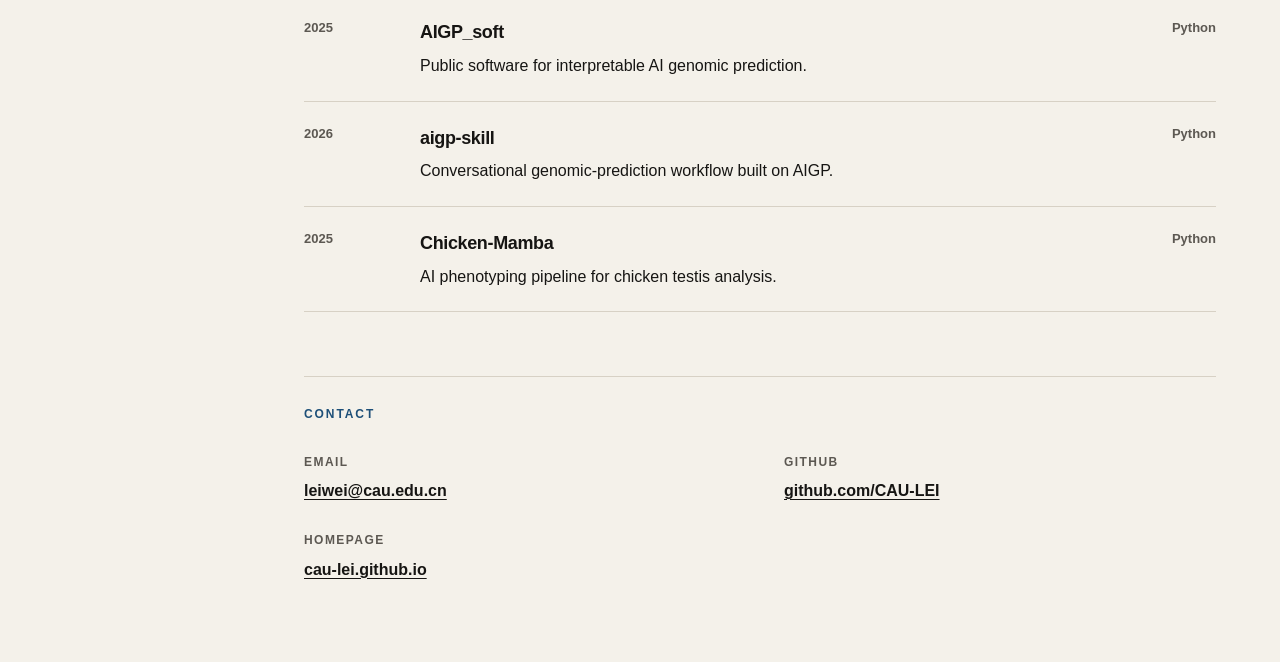
==== commit 367235e2: "Add the English Acta Geophysica 2021 geoelectric paper. Co-authored-by: Cursor <cursoragent@cursor.c" ====
--- a/index.html
+++ b/index.html
@@ -255,6 +255,13 @@
             <p class="authors">Zhu S, Li Y, Dai X, Mao T, Wei L#, Yan Y.</p>
             <p class="cite">IEEE Journal of Biomedical and Health Informatics. 2025; 29(11): 8385–8394.</p>
           </a>
+
+          <a class="paper" href="https://doi.org/10.1007/s11600-021-00661-y">
+            <div class="journal">Acta Geophysica · 2021</div>
+            <div class="ptitle">Investigation on the statistical characteristics of geoelectric field seismic anomalies in the North–South seismic belt of Chinese mainland</div>
+            <p class="authors">Hou ZY, An ZH, Fan YY, Tan DC, Fu AL, Wei L.</p>
+            <p class="cite">Acta Geophysica. 2021; 69(6): 2085–2097.</p>
+          </a>
         </section>
 
         <section id="industry">
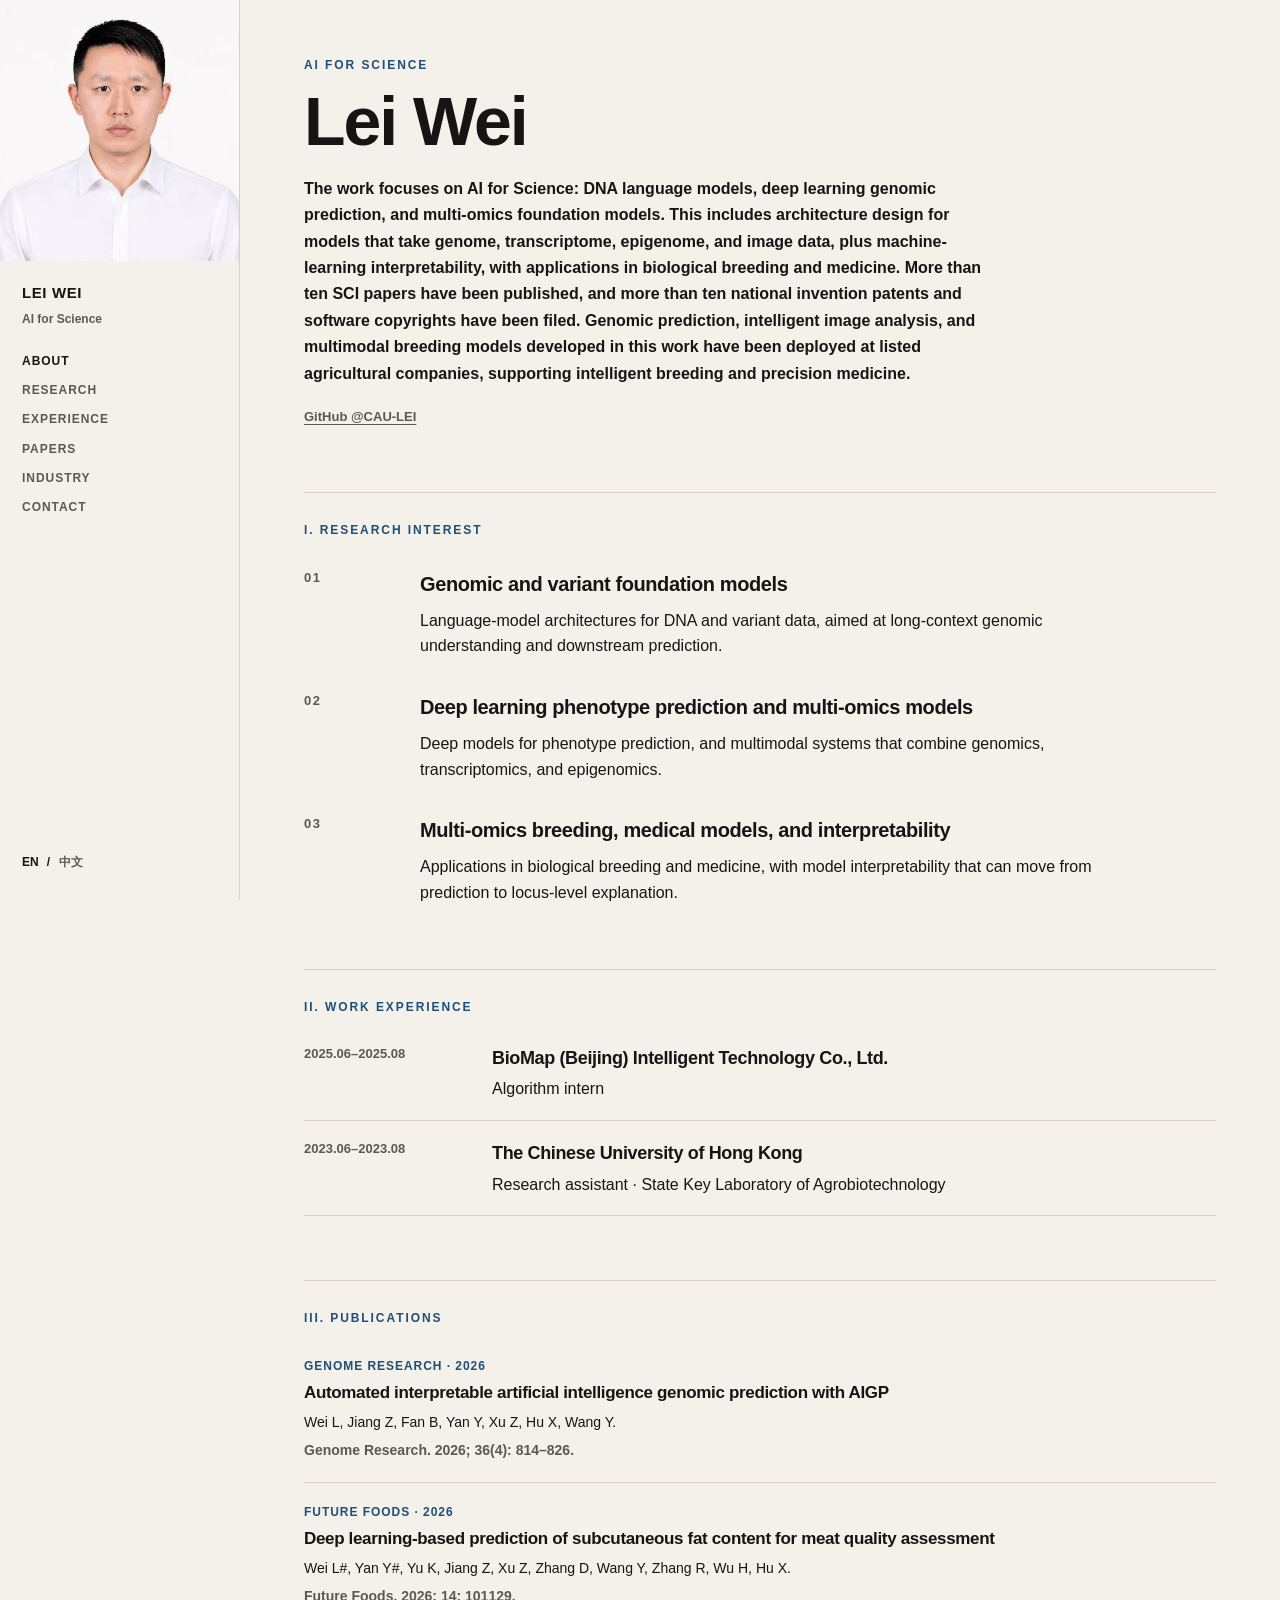
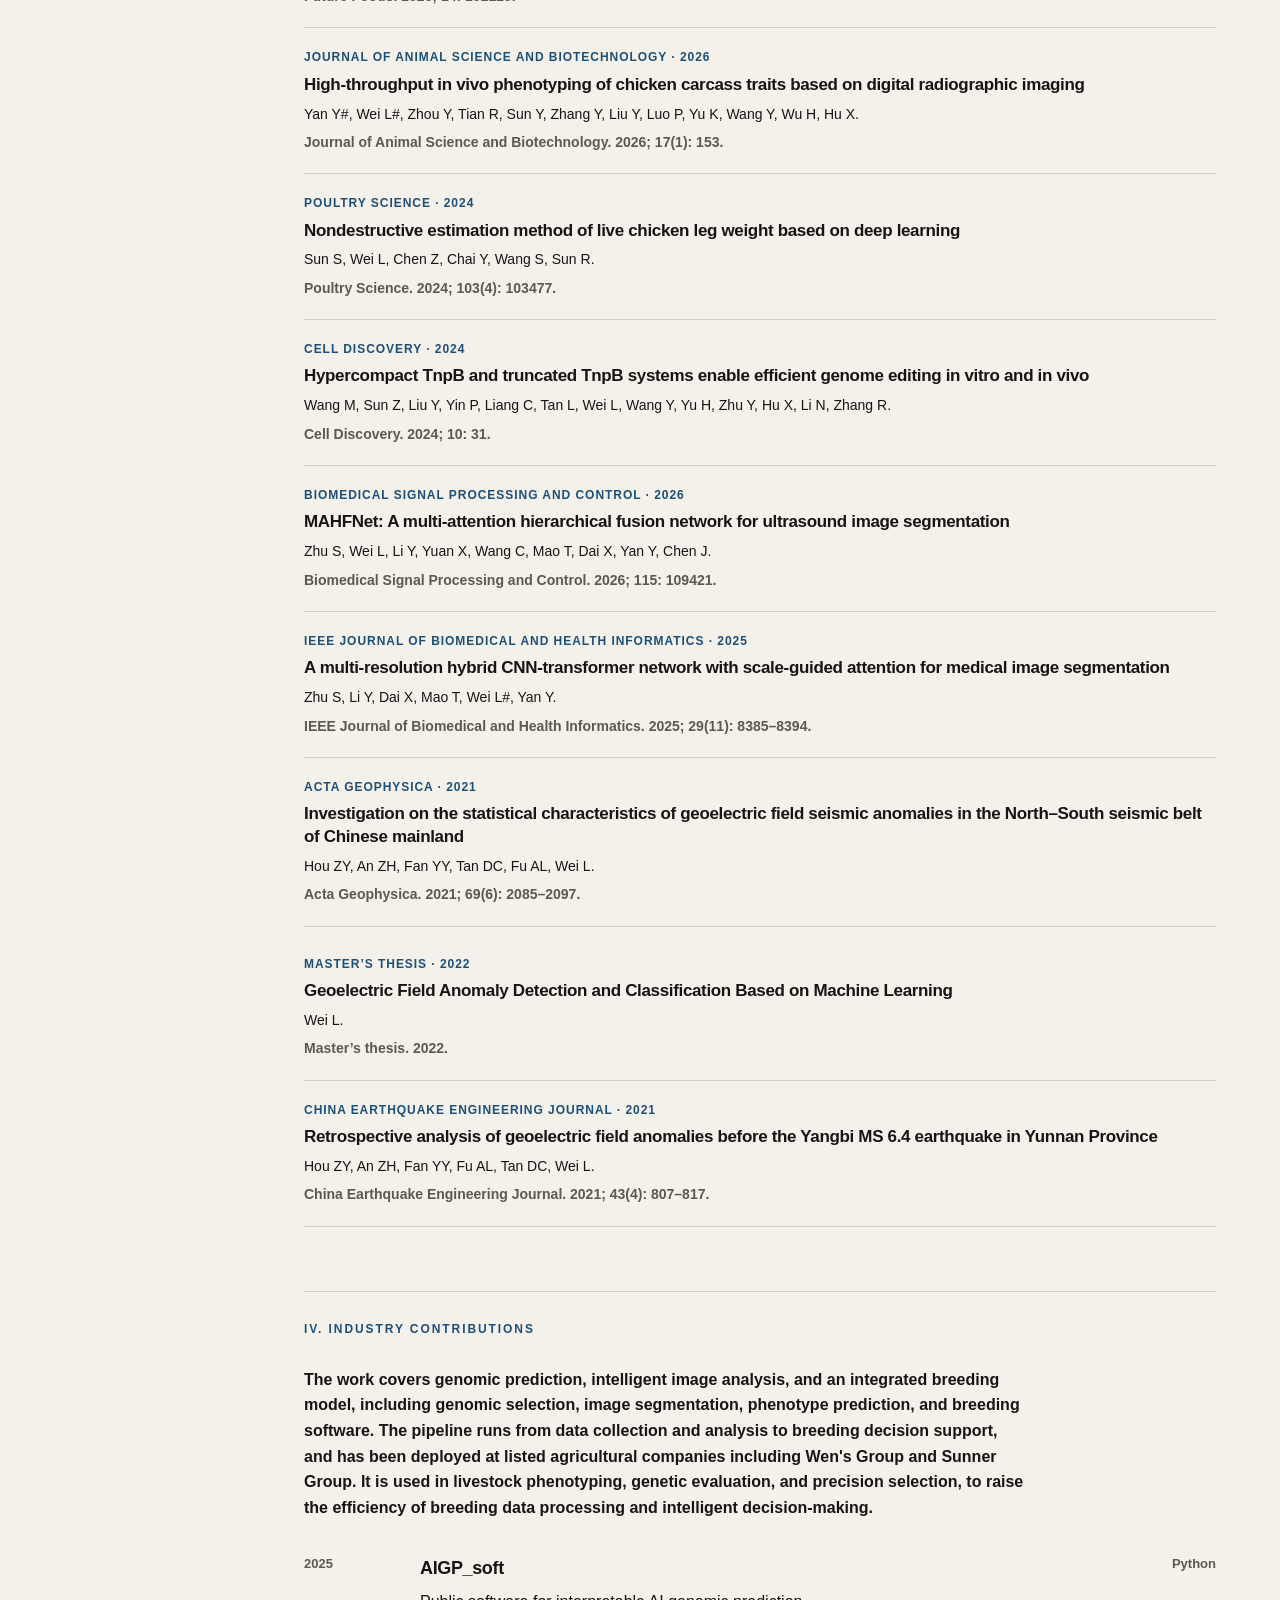
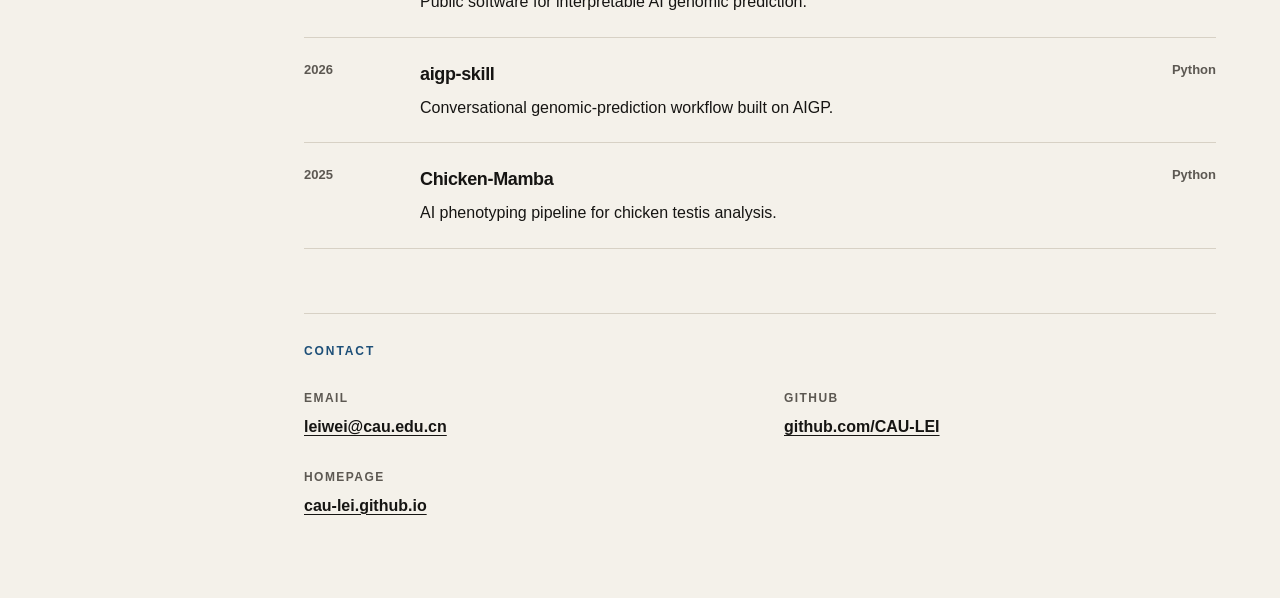
==== commit c3b75319: "Add the two geoelectric papers and drop national project names. Co-authored-by: Cursor <cursoragent@" ====
--- a/index.html
+++ b/index.html
@@ -44,7 +44,6 @@
           <a href="#about"><span data-en>About</span><span data-zh>简介</span></a>
           <a href="#research"><span data-en>Research</span><span data-zh>研究</span></a>
           <a href="#experience"><span data-en>Experience</span><span data-zh>经历</span></a>
-          <a href="#projects"><span data-en>Projects</span><span data-zh>项目</span></a>
           <a href="#papers"><span data-en>Papers</span><span data-zh>论文</span></a>
           <a href="#industry"><span data-en>Industry</span><span data-zh>贡献</span></a>
           <a href="#contact"><span data-en>Contact</span><span data-zh>联系</span></a>
@@ -66,10 +65,10 @@
           </h1>
           <p class="lede">
             <span data-en
-              >The work focuses on AI for Science: DNA language models, deep learning genomic prediction, and multi-omics foundation models. This includes architecture design for models that take genome, transcriptome, epigenome, and image data, plus machine-learning interpretability, with applications in biological breeding and medicine. The research has contributed to the National Science and Technology Major Project on Biological Breeding, the National Key R&amp;D Program, and related programs. More than ten SCI papers have been published, and more than ten national invention patents and software copyrights have been filed. Genomic prediction, intelligent image analysis, and multimodal breeding models developed in this work have been deployed at listed agricultural companies, supporting intelligent breeding and precision medicine.</span
+              >The work focuses on AI for Science: DNA language models, deep learning genomic prediction, and multi-omics foundation models. This includes architecture design for models that take genome, transcriptome, epigenome, and image data, plus machine-learning interpretability, with applications in biological breeding and medicine. More than ten SCI papers have been published, and more than ten national invention patents and software copyrights have been filed. Genomic prediction, intelligent image analysis, and multimodal breeding models developed in this work have been deployed at listed agricultural companies, supporting intelligent breeding and precision medicine.</span
             >
             <span data-zh
-              >主要从事 AI for Science、DNA 大语言模型、深度学习基因组预测、多组学大模型等方向研究，重点围绕基因组、转录组、表观组、图像等多组学开展语言模型的架构设计、开发与机器学习可解释性方法研发，并探索人工智能大模型在生物育种与医学领域的应用。参与生物育种国家科技重大专项、国家重点研发计划、“十四五”重点研发专项等科研项目。已在 SCI 期刊发表论文十余篇，申请国家发明专利及软件著作权十余项。负责研发的基因组预测、图像智能分析及多模态一体化育种模型已在多家农业上市企业落地应用，为智能育种与精准医学提供技术支撑。</span
+              >主要从事 AI for Science、DNA 大语言模型、深度学习基因组预测、多组学大模型等方向研究，重点围绕基因组、转录组、表观组、图像等多组学开展语言模型的架构设计、开发与机器学习可解释性方法研发，并探索人工智能大模型在生物育种与医学领域的应用。已在 SCI 期刊发表论文十余篇，申请国家发明专利及软件著作权十余项。负责研发的基因组预测、图像智能分析及多模态一体化育种模型已在多家农业上市企业落地应用，为智能育种与精准医学提供技术支撑。</span
             >
           </p>
           <p class="meta">
@@ -168,43 +167,10 @@
           </article>
         </section>
 
-        <section id="projects">
-          <h2>
-            <span data-en>III. Research Projects</span>
-            <span data-zh>III. 承担科研项目</span>
-          </h2>
-          <article class="cv-item">
-            <div class="when">2026–2028</div>
-            <div>
-              <h3>
-                <span data-en>Breeding technology based on DNA language models</span>
-                <span data-zh>基于 DNA 语言模型的育种技术研发</span>
-              </h3>
-              <p>
-                <span data-en>National Key R&amp;D Program · Participant</span>
-                <span data-zh>国家重点研发项目 · 参与</span>
-              </p>
-            </div>
-          </article>
-          <article class="cv-item">
-            <div class="when">2023–2025</div>
-            <div>
-              <h3>
-                <span data-en>Genomic selection, mating, and breeding technology system</span>
-                <span data-zh>基因组选种选配及育种技术体系</span>
-              </h3>
-              <p>
-                <span data-en>National Science and Technology Major Project on Biological Breeding · Participant</span>
-                <span data-zh>农业生物育种重大项目 · 参与</span>
-              </p>
-            </div>
-          </article>
-        </section>
-
         <section id="papers">
           <h2>
-            <span data-en>IV. Publications</span>
-            <span data-zh>IV. 学术论文</span>
+            <span data-en>III. Publications</span>
+            <span data-zh>III. 学术论文</span>
           </h2>
 
           <a class="paper" href="https://doi.org/10.1101/gr.281006.125">
@@ -262,12 +228,38 @@
             <p class="authors">Hou ZY, An ZH, Fan YY, Tan DC, Fu AL, Wei L.</p>
             <p class="cite">Acta Geophysica. 2021; 69(6): 2085–2097.</p>
           </a>
+
+          <article class="paper">
+            <div class="journal">
+              <span data-en>Master’s Thesis · 2022</span>
+              <span data-zh>硕士学位论文 · 2022</span>
+            </div>
+            <div class="ptitle">Geoelectric Field Anomaly Detection and Classification Based on Machine Learning</div>
+            <p class="authors">Wei L.</p>
+            <p class="cite">
+              <span data-en>Master’s thesis. 2022.</span>
+              <span data-zh>基于机器学习的地电场异常检测及分类研究. 硕士学位论文. 2022.</span>
+            </p>
+          </article>
+
+          <a class="paper" href="http://dzgcxb.cnjournals.com/xbdz/article/abstract/202104008">
+            <div class="journal">
+              <span data-en>China Earthquake Engineering Journal · 2021</span>
+              <span data-zh>地震工程学报 · 2021</span>
+            </div>
+            <div class="ptitle">
+              <span data-en>Retrospective analysis of geoelectric field anomalies before the Yangbi MS 6.4 earthquake in Yunnan Province</span>
+              <span data-zh>云南漾濞县 6.4 级地震前地电场异常回溯性分析</span>
+            </div>
+            <p class="authors">Hou ZY, An ZH, Fan YY, Fu AL, Tan DC, Wei L.</p>
+            <p class="cite">China Earthquake Engineering Journal. 2021; 43(4): 807–817.</p>
+          </a>
         </section>
 
         <section id="industry">
           <h2>
-            <span data-en>V. Industry Contributions</span>
-            <span data-zh>V. 行业贡献</span>
+            <span data-en>IV. Industry Contributions</span>
+            <span data-zh>IV. 行业贡献</span>
           </h2>
           <p class="note">
             <span data-en
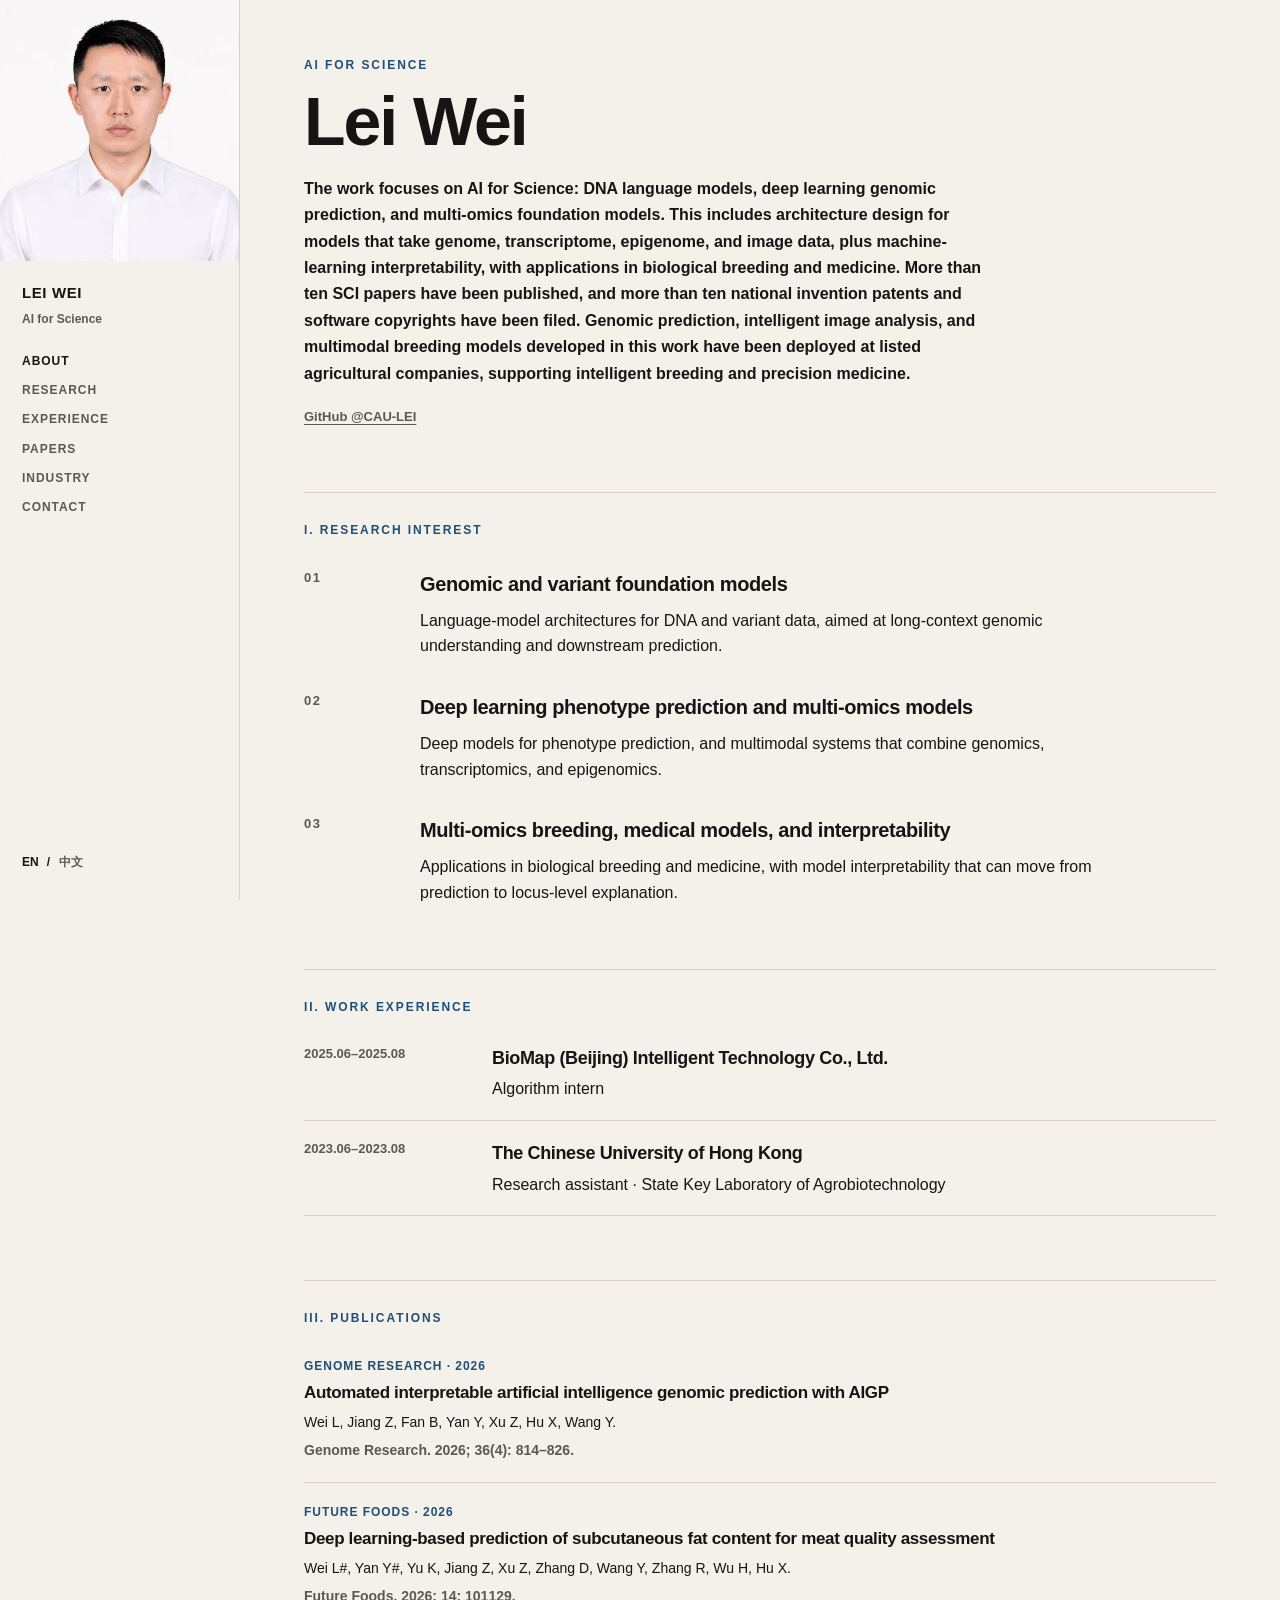
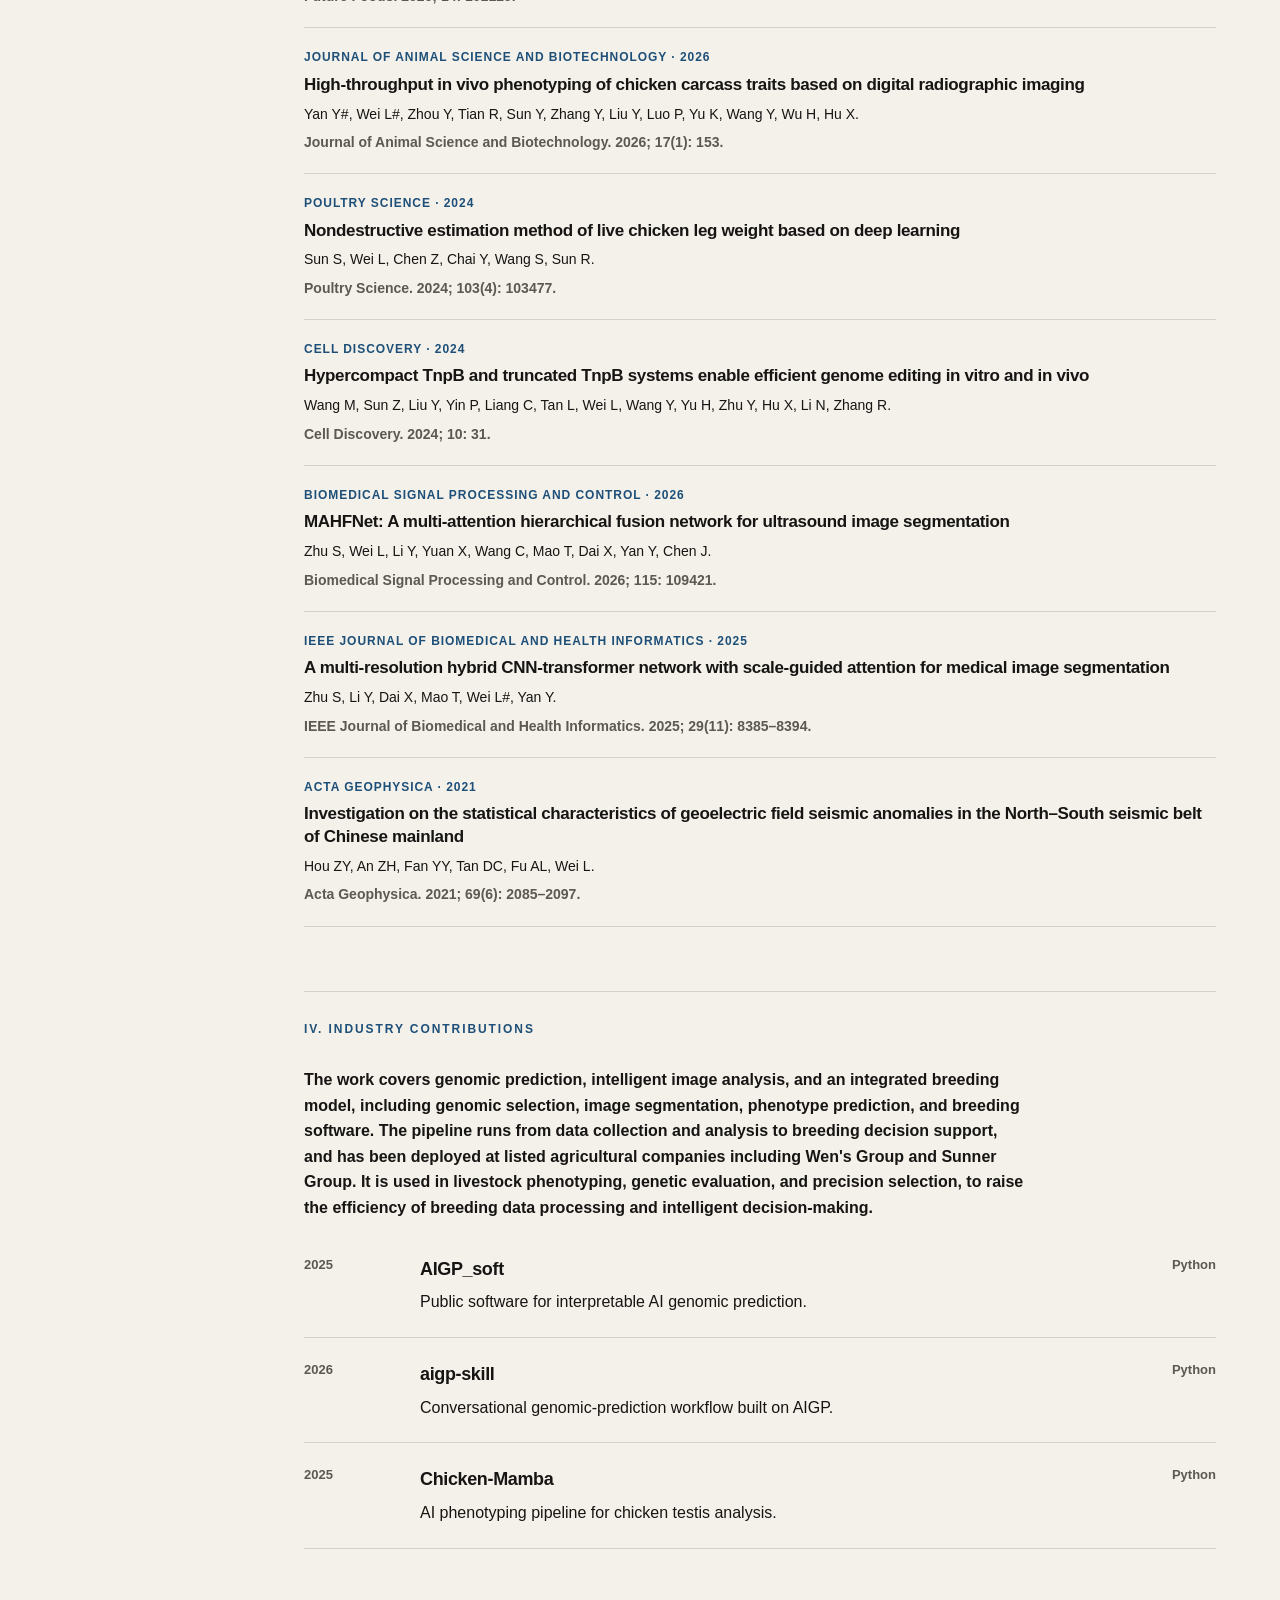
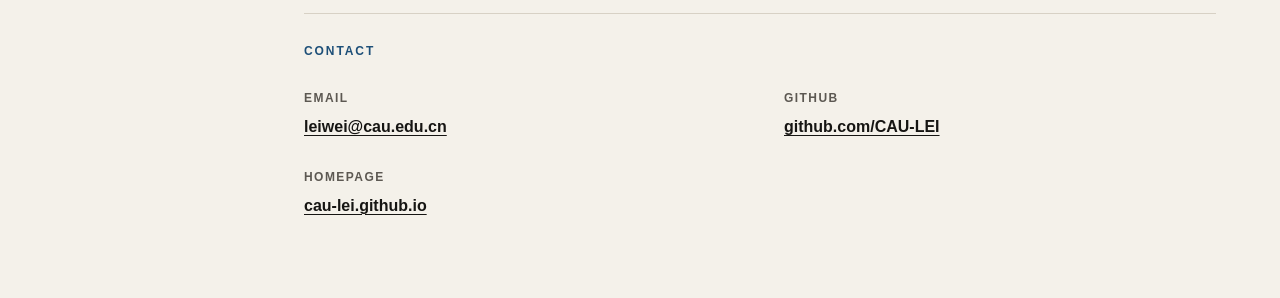
==== commit 16254da8: "Remove the thesis and Chinese earthquake journal paper from the list. Co-authored-by: Cursor <cursor" ====
--- a/index.html
+++ b/index.html
@@ -228,32 +228,6 @@
             <p class="authors">Hou ZY, An ZH, Fan YY, Tan DC, Fu AL, Wei L.</p>
             <p class="cite">Acta Geophysica. 2021; 69(6): 2085–2097.</p>
           </a>
-
-          <article class="paper">
-            <div class="journal">
-              <span data-en>Master’s Thesis · 2022</span>
-              <span data-zh>硕士学位论文 · 2022</span>
-            </div>
-            <div class="ptitle">Geoelectric Field Anomaly Detection and Classification Based on Machine Learning</div>
-            <p class="authors">Wei L.</p>
-            <p class="cite">
-              <span data-en>Master’s thesis. 2022.</span>
-              <span data-zh>基于机器学习的地电场异常检测及分类研究. 硕士学位论文. 2022.</span>
-            </p>
-          </article>
-
-          <a class="paper" href="http://dzgcxb.cnjournals.com/xbdz/article/abstract/202104008">
-            <div class="journal">
-              <span data-en>China Earthquake Engineering Journal · 2021</span>
-              <span data-zh>地震工程学报 · 2021</span>
-            </div>
-            <div class="ptitle">
-              <span data-en>Retrospective analysis of geoelectric field anomalies before the Yangbi MS 6.4 earthquake in Yunnan Province</span>
-              <span data-zh>云南漾濞县 6.4 级地震前地电场异常回溯性分析</span>
-            </div>
-            <p class="authors">Hou ZY, An ZH, Fan YY, Fu AL, Tan DC, Wei L.</p>
-            <p class="cite">China Earthquake Engineering Journal. 2021; 43(4): 807–817.</p>
-          </a>
         </section>
 
         <section id="industry">
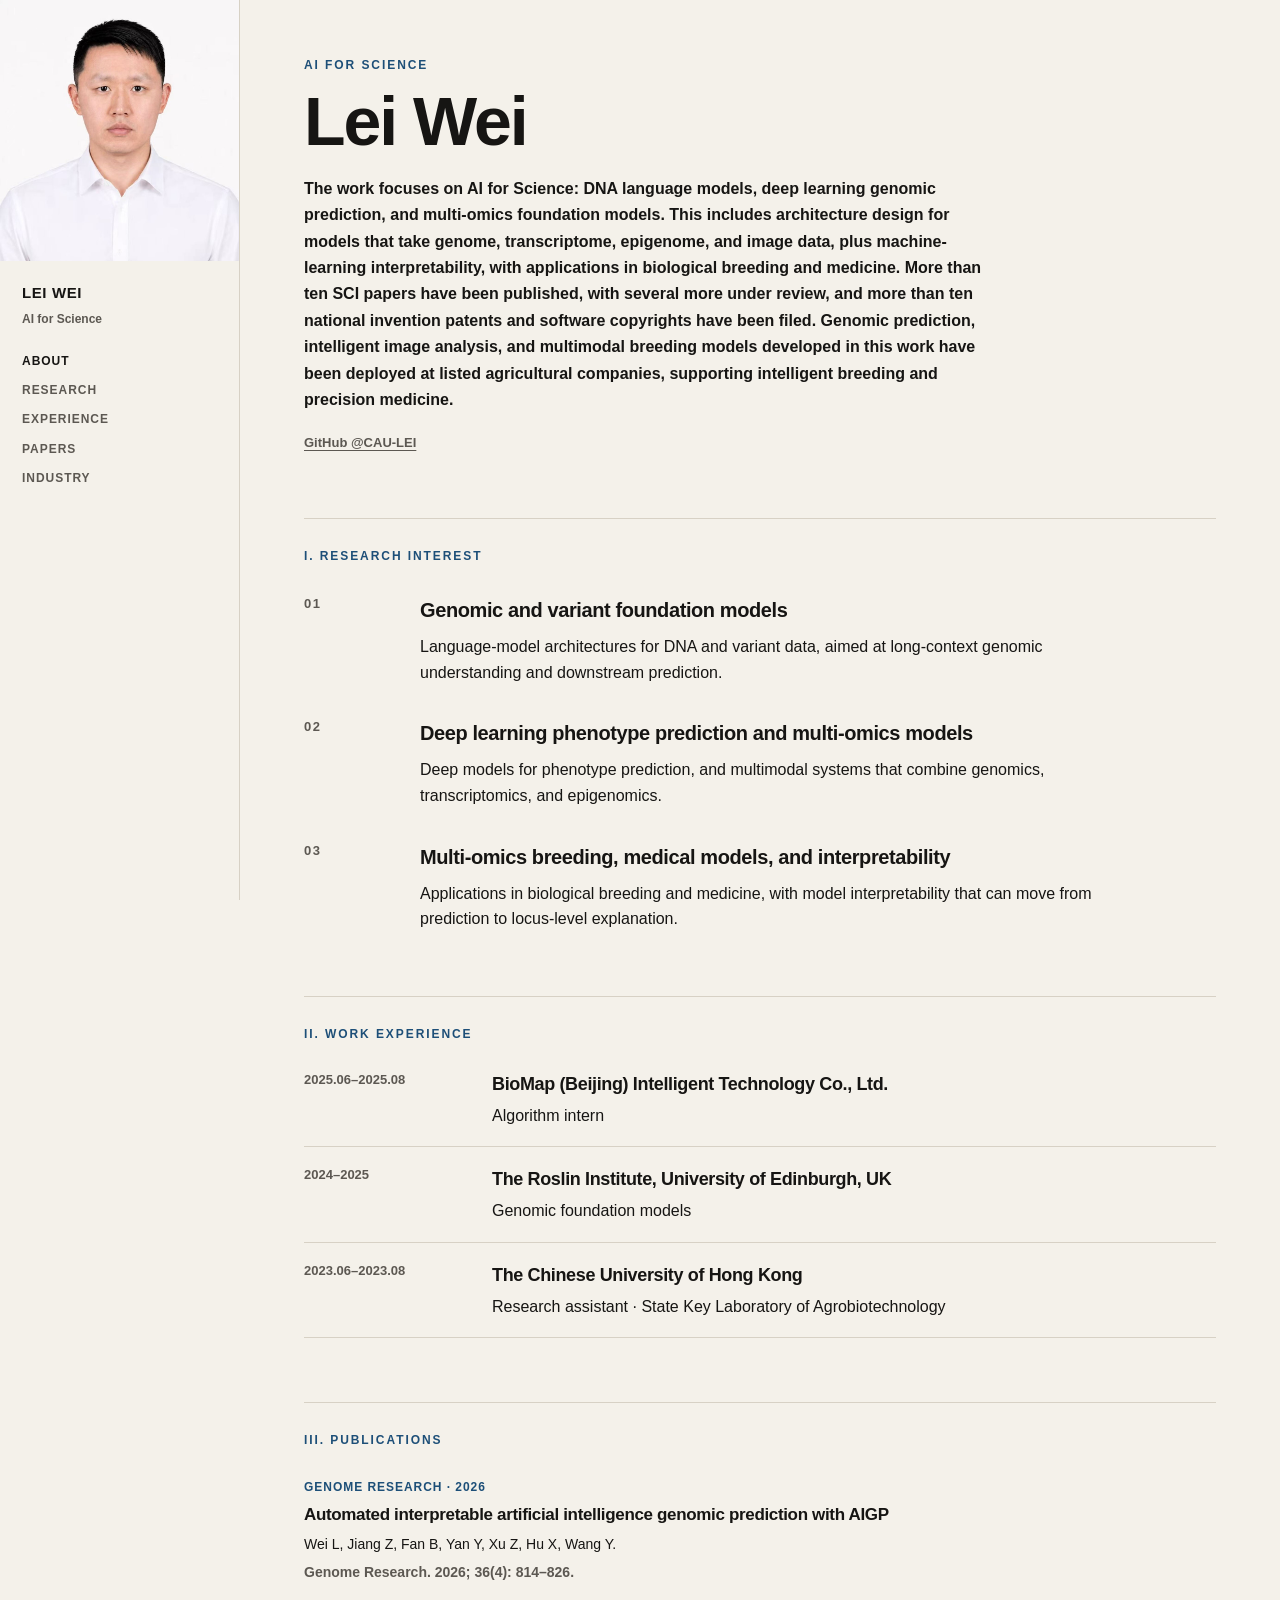
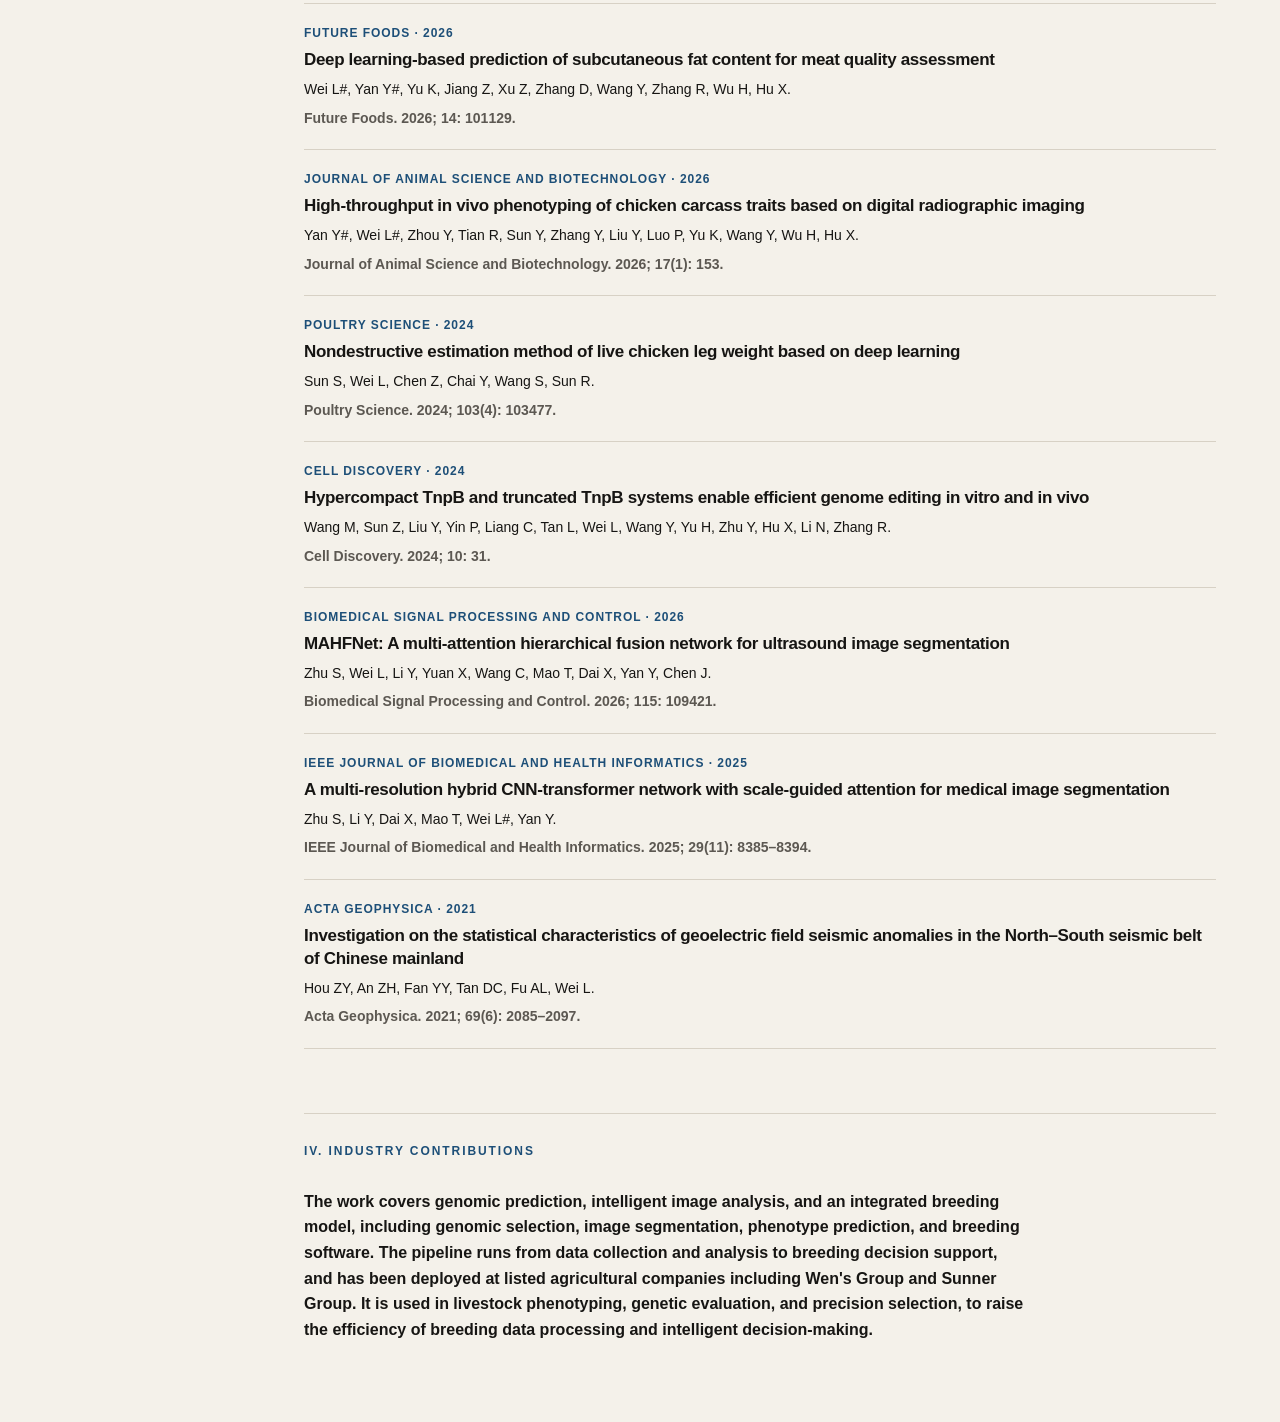
==== commit 130cc970: "Drop Chinese, contact, and project cards; add Roslin experience. Co-authored-by: Cursor <cursoragent" ====
--- a/index.html
+++ b/index.html
@@ -33,43 +33,26 @@
           />
         </a>
         <div class="rail-body">
-        <div>
-          <div class="rail-name">
-            <span data-en>Lei Wei</span>
-            <span data-zh>卫雷</span>
+          <div>
+            <div class="rail-name">Lei Wei</div>
+            <p class="rail-role">AI for Science</p>
           </div>
-          <p class="rail-role">AI for Science</p>
-        </div>
-        <nav>
-          <a href="#about"><span data-en>About</span><span data-zh>简介</span></a>
-          <a href="#research"><span data-en>Research</span><span data-zh>研究</span></a>
-          <a href="#experience"><span data-en>Experience</span><span data-zh>经历</span></a>
-          <a href="#papers"><span data-en>Papers</span><span data-zh>论文</span></a>
-          <a href="#industry"><span data-en>Industry</span><span data-zh>贡献</span></a>
-          <a href="#contact"><span data-en>Contact</span><span data-zh>联系</span></a>
-        </nav>
-        <div class="lang" role="group" aria-label="Language">
-          <button type="button" data-lang="en" aria-pressed="true">EN</button>
-          <span aria-hidden="true">/</span>
-          <button type="button" data-lang="zh" aria-pressed="false">中文</button>
-        </div>
+          <nav>
+            <a href="#about">About</a>
+            <a href="#research">Research</a>
+            <a href="#experience">Experience</a>
+            <a href="#papers">Papers</a>
+            <a href="#industry">Industry</a>
+          </nav>
         </div>
       </aside>
 
       <main>
         <header>
           <p class="kicker">AI for Science</p>
-          <h1>
-            <span data-en>Lei Wei</span>
-            <span data-zh>卫雷</span>
-          </h1>
+          <h1>Lei Wei</h1>
           <p class="lede">
-            <span data-en
-              >The work focuses on AI for Science: DNA language models, deep learning genomic prediction, and multi-omics foundation models. This includes architecture design for models that take genome, transcriptome, epigenome, and image data, plus machine-learning interpretability, with applications in biological breeding and medicine. More than ten SCI papers have been published, and more than ten national invention patents and software copyrights have been filed. Genomic prediction, intelligent image analysis, and multimodal breeding models developed in this work have been deployed at listed agricultural companies, supporting intelligent breeding and precision medicine.</span
-            >
-            <span data-zh
-              >主要从事 AI for Science、DNA 大语言模型、深度学习基因组预测、多组学大模型等方向研究，重点围绕基因组、转录组、表观组、图像等多组学开展语言模型的架构设计、开发与机器学习可解释性方法研发，并探索人工智能大模型在生物育种与医学领域的应用。已在 SCI 期刊发表论文十余篇，申请国家发明专利及软件著作权十余项。负责研发的基因组预测、图像智能分析及多模态一体化育种模型已在多家农业上市企业落地应用，为智能育种与精准医学提供技术支撑。</span
-            >
+            The work focuses on AI for Science: DNA language models, deep learning genomic prediction, and multi-omics foundation models. This includes architecture design for models that take genome, transcriptome, epigenome, and image data, plus machine-learning interpretability, with applications in biological breeding and medicine. More than ten SCI papers have been published, with several more under review, and more than ten national invention patents and software copyrights have been filed. Genomic prediction, intelligent image analysis, and multimodal breeding models developed in this work have been deployed at listed agricultural companies, supporting intelligent breeding and precision medicine.
           </p>
           <p class="meta">
             <a href="https://github.com/CAU-LEI">GitHub @CAU-LEI</a>
@@ -77,101 +60,63 @@
         </header>
 
         <section id="research">
-          <h2>
-            <span data-en>I. Research Interest</span>
-            <span data-zh>I. 研究方向</span>
-          </h2>
+          <h2>I. Research Interest</h2>
           <article class="research">
             <div class="idx">01</div>
             <div>
-              <h3>
-                <span data-en>Genomic and variant foundation models</span>
-                <span data-zh>基因组大模型，变异数据大模型</span>
-              </h3>
+              <h3>Genomic and variant foundation models</h3>
               <p>
-                <span data-en
-                  >Language-model architectures for DNA and variant data, aimed at long-context genomic understanding and downstream prediction.</span
-                >
-                <span data-zh
-                  >面向 DNA 与变异数据的语言模型架构，服务长上下文基因组理解与下游预测。</span
-                >
+                Language-model architectures for DNA and variant data, aimed at long-context genomic understanding and downstream prediction.
               </p>
             </div>
           </article>
           <article class="research">
             <div class="idx">02</div>
             <div>
-              <h3>
-                <span data-en>Deep learning phenotype prediction and multi-omics models</span>
-                <span data-zh>深度学习表型预测与多组学模型</span>
-              </h3>
+              <h3>Deep learning phenotype prediction and multi-omics models</h3>
               <p>
-                <span data-en
-                  >Deep models for phenotype prediction, and multimodal systems that combine genomics, transcriptomics, and epigenomics.</span
-                >
-                <span data-zh
-                  >深度学习表型预测，以及基因组学、转录组学、表观组学多模态模型开发。</span
-                >
+                Deep models for phenotype prediction, and multimodal systems that combine genomics, transcriptomics, and epigenomics.
               </p>
             </div>
           </article>
           <article class="research">
             <div class="idx">03</div>
             <div>
-              <h3>
-                <span data-en>Multi-omics breeding, medical models, and interpretability</span>
-                <span data-zh>多组学育种、医学大模型与可解释性</span>
-              </h3>
+              <h3>Multi-omics breeding, medical models, and interpretability</h3>
               <p>
-                <span data-en
-                  >Applications in biological breeding and medicine, with model interpretability that can move from prediction to locus-level explanation.</span
-                >
-                <span data-zh
-                  >多组学育种与医学大模型，以及从预测走到位点解释的模型可解释性方法。</span
-                >
+                Applications in biological breeding and medicine, with model interpretability that can move from prediction to locus-level explanation.
               </p>
             </div>
           </article>
         </section>
 
         <section id="experience">
-          <h2>
-            <span data-en>II. Work Experience</span>
-            <span data-zh>II. 工作经历</span>
-          </h2>
+          <h2>II. Work Experience</h2>
           <article class="cv-item">
             <div class="when">2025.06–2025.08</div>
             <div>
-              <h3>
-                <span data-en>BioMap (Beijing) Intelligent Technology Co., Ltd.</span>
-                <span data-zh>百图生科（北京）智能技术有限公司</span>
-              </h3>
-              <p>
-                <span data-en>Algorithm intern</span>
-                <span data-zh>算法实习生</span>
-              </p>
+              <h3>BioMap (Beijing) Intelligent Technology Co., Ltd.</h3>
+              <p>Algorithm intern</p>
+            </div>
+          </article>
+          <article class="cv-item">
+            <div class="when">2024–2025</div>
+            <div>
+              <h3>The Roslin Institute, University of Edinburgh, UK</h3>
+              <p>Genomic foundation models</p>
             </div>
           </article>
           <article class="cv-item">
             <div class="when">2023.06–2023.08</div>
             <div>
-              <h3>
-                <span data-en>The Chinese University of Hong Kong</span>
-                <span data-zh>香港中文大学</span>
-              </h3>
-              <p>
-                <span data-en>Research assistant · State Key Laboratory of Agrobiotechnology</span>
-                <span data-zh>研究助理 · 农业生物技术全国重点实验室</span>
-              </p>
+              <h3>The Chinese University of Hong Kong</h3>
+              <p>Research assistant · State Key Laboratory of Agrobiotechnology</p>
             </div>
           </article>
         </section>
 
         <section id="papers">
-          <h2>
-            <span data-en>III. Publications</span>
-            <span data-zh>III. 学术论文</span>
-          </h2>
+          <h2>III. Publications</h2>
 
           <a class="paper" href="https://doi.org/10.1101/gr.281006.125">
             <div class="journal">Genome Research · 2026</div>
@@ -231,78 +176,13 @@
         </section>
 
         <section id="industry">
-          <h2>
-            <span data-en>IV. Industry Contributions</span>
-            <span data-zh>IV. 行业贡献</span>
-          </h2>
+          <h2>IV. Industry Contributions</h2>
           <p class="note">
-            <span data-en
-              >The work covers genomic prediction, intelligent image analysis, and an integrated breeding model, including genomic selection, image segmentation, phenotype prediction, and breeding software. The pipeline runs from data collection and analysis to breeding decision support, and has been deployed at listed agricultural companies including Wen's Group and Sunner Group. It is used in livestock phenotyping, genetic evaluation, and precision selection, to raise the efficiency of breeding data processing and intelligent decision-making.</span
-            >
-            <span data-zh
-              >负责研发的基因组预测、图像智能分析与一体化智能育种模型，涵盖基因组选择、图像分割、表型预测、育种软件平台开发等。相关技术已形成从数据采集、智能分析到育种决策支持的完整技术链，并在温氏集团、圣农集团等农业上市企业实现落地应用，服务于畜禽表型测定、遗传评估与精准选育等实际生产环节，提升了育种数据处理效率和智能化决策水平，推动人工智能技术在生物育种中的产业化应用。</span
-            >
+            The work covers genomic prediction, intelligent image analysis, and an integrated breeding model, including genomic selection, image segmentation, phenotype prediction, and breeding software. The pipeline runs from data collection and analysis to breeding decision support, and has been deployed at listed agricultural companies including Wen's Group and Sunner Group. It is used in livestock phenotyping, genetic evaluation, and precision selection, to raise the efficiency of breeding data processing and intelligent decision-making.
           </p>
-
-          <div class="work">
-            <a class="work-item" href="https://github.com/CAU-LEI/AIGP_soft">
-              <div class="year">2025</div>
-              <div>
-                <h3>AIGP_soft</h3>
-                <p>
-                  <span data-en>Public software for interpretable AI genomic prediction.</span>
-                  <span data-zh>可解释人工智能基因组预测软件。</span>
-                </p>
-              </div>
-              <div class="tag">Python</div>
-            </a>
-            <a class="work-item" href="https://github.com/CAU-LEI/aigp-skill">
-              <div class="year">2026</div>
-              <div>
-                <h3>aigp-skill</h3>
-                <p>
-                  <span data-en>Conversational genomic-prediction workflow built on AIGP.</span>
-                  <span data-zh>基于 AIGP 的可对话基因组预测工作流。</span>
-                </p>
-              </div>
-              <div class="tag">Python</div>
-            </a>
-            <a class="work-item" href="https://github.com/CAU-LEI/Chicken-Mamba">
-              <div class="year">2025</div>
-              <div>
-                <h3>Chicken-Mamba</h3>
-                <p>
-                  <span data-en>AI phenotyping pipeline for chicken testis analysis.</span>
-                  <span data-zh>鸡睾丸智能表型分析流程。</span>
-                </p>
-              </div>
-              <div class="tag">Python</div>
-            </a>
-          </div>
-        </section>
-
-        <section id="contact">
-          <h2>
-            <span data-en>Contact</span>
-            <span data-zh>联系</span>
-          </h2>
-          <dl class="contact">
-            <div>
-              <dt>Email</dt>
-              <dd><a href="mailto:leiwei@cau.edu.cn">leiwei@cau.edu.cn</a></dd>
-            </div>
-            <div>
-              <dt>GitHub</dt>
-              <dd><a href="https://github.com/CAU-LEI">github.com/CAU-LEI</a></dd>
-            </div>
-            <div>
-              <dt><span data-en>Homepage</span><span data-zh>主页</span></dt>
-              <dd><a href="https://cau-lei.github.io/">cau-lei.github.io</a></dd>
-            </div>
-          </dl>
         </section>
       </main>
     </div>
-    <script src="js/main.js"></script>
+    <script src="js/main.js?v=2"></script>
   </body>
 </html>
--- a/css/styles.css
+++ b/css/styles.css
@@ -131,29 +131,6 @@
   color: var(--ink);
 }
 
-.lang {
-  margin-top: auto;
-  display: flex;
-  gap: 8px;
-  font-size: 12px;
-  font-weight: 700;
-  letter-spacing: 0.08em;
-}
-
-.lang button {
-  background: none;
-  border: 0;
-  padding: 0;
-  font: inherit;
-  font-weight: 700;
-  color: var(--muted);
-  cursor: pointer;
-}
-
-.lang button[aria-pressed="true"] {
-  color: var(--ink);
-}
-
 main {
   padding: 56px 64px 80px;
   max-width: calc(var(--max) + 128px);
@@ -314,75 +291,6 @@
   font-weight: 700;
 }
 
-.work {
-  margin-top: 12px;
-}
-
-.work-item {
-  display: grid;
-  grid-template-columns: 88px minmax(0, 1fr) auto;
-  gap: 8px 28px;
-  padding: 22px 0;
-  border-bottom: 1px solid var(--line);
-  align-items: start;
-  text-decoration: none;
-}
-
-.work-item:hover h3 {
-  color: var(--accent);
-}
-
-.year,
-.tag {
-  font-size: 13px;
-  font-weight: 700;
-  color: var(--muted);
-}
-
-.work-item h3 {
-  font-size: 18px;
-  font-weight: 700;
-  letter-spacing: -0.02em;
-}
-
-.work-item p {
-  margin-top: 6px;
-  max-width: 620px;
-}
-
-.contact {
-  display: grid;
-  grid-template-columns: 1fr 1fr;
-  gap: 28px 48px;
-  margin-top: 28px;
-}
-
-.contact dt {
-  font-size: 12px;
-  font-weight: 700;
-  letter-spacing: 0.12em;
-  text-transform: uppercase;
-  color: var(--muted);
-}
-
-.contact dd {
-  margin-top: 6px;
-  font-size: 16px;
-  font-weight: 700;
-}
-
-.foot {
-  margin-top: 72px;
-  font-size: 12px;
-  font-weight: 700;
-  color: var(--muted);
-}
-
-html[lang="en"] [data-zh],
-html[lang="zh"] [data-en] {
-  display: none;
-}
-
 @media (max-width: 860px) {
   .page {
     grid-template-columns: 1fr;
@@ -413,25 +321,12 @@
     gap: 14px;
   }
 
-  .lang {
-    margin-top: 0;
-  }
-
   main {
     padding: 36px 24px 56px;
   }
 
   .research,
-  .cv-item,
-  .work-item {
+  .cv-item {
     grid-template-columns: 1fr;
   }
-
-  .contact {
-    grid-template-columns: 1fr;
-  }
-
-  .tag {
-    margin-top: 8px;
-  }
-}
+}
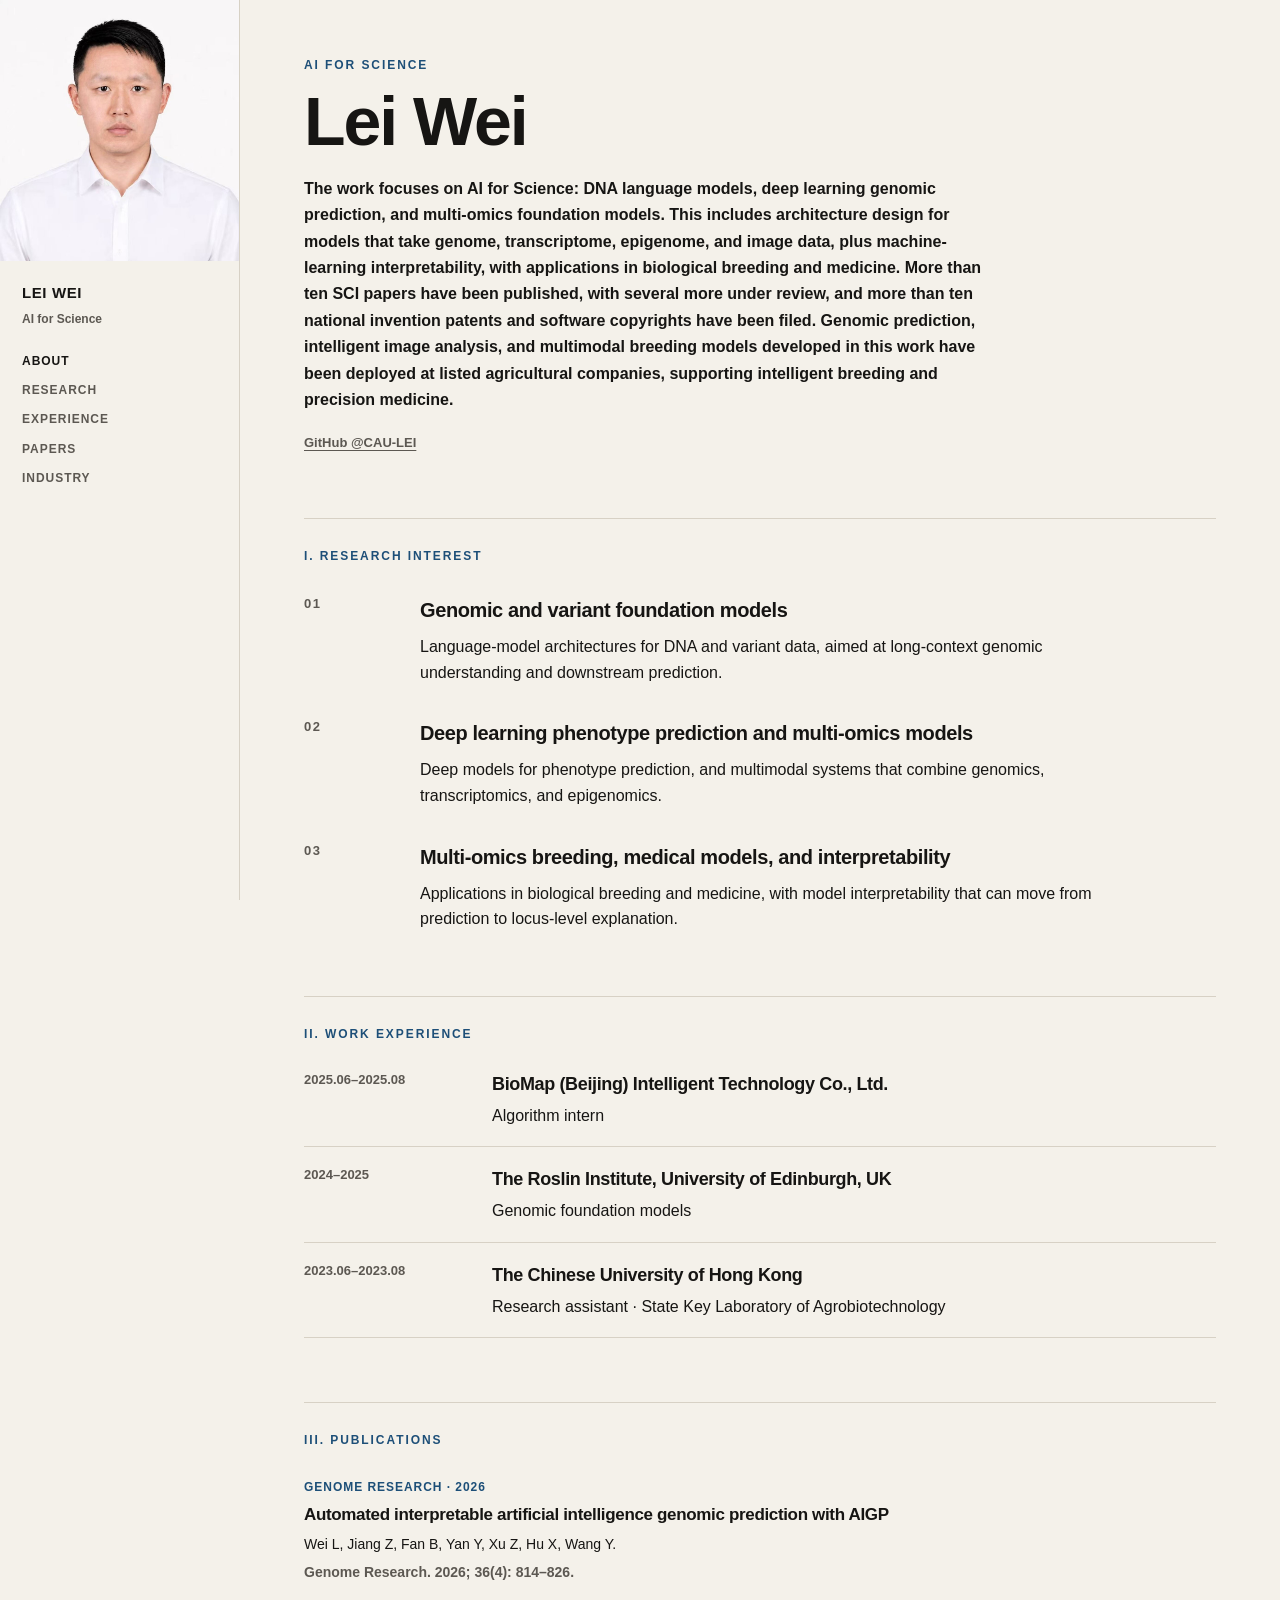
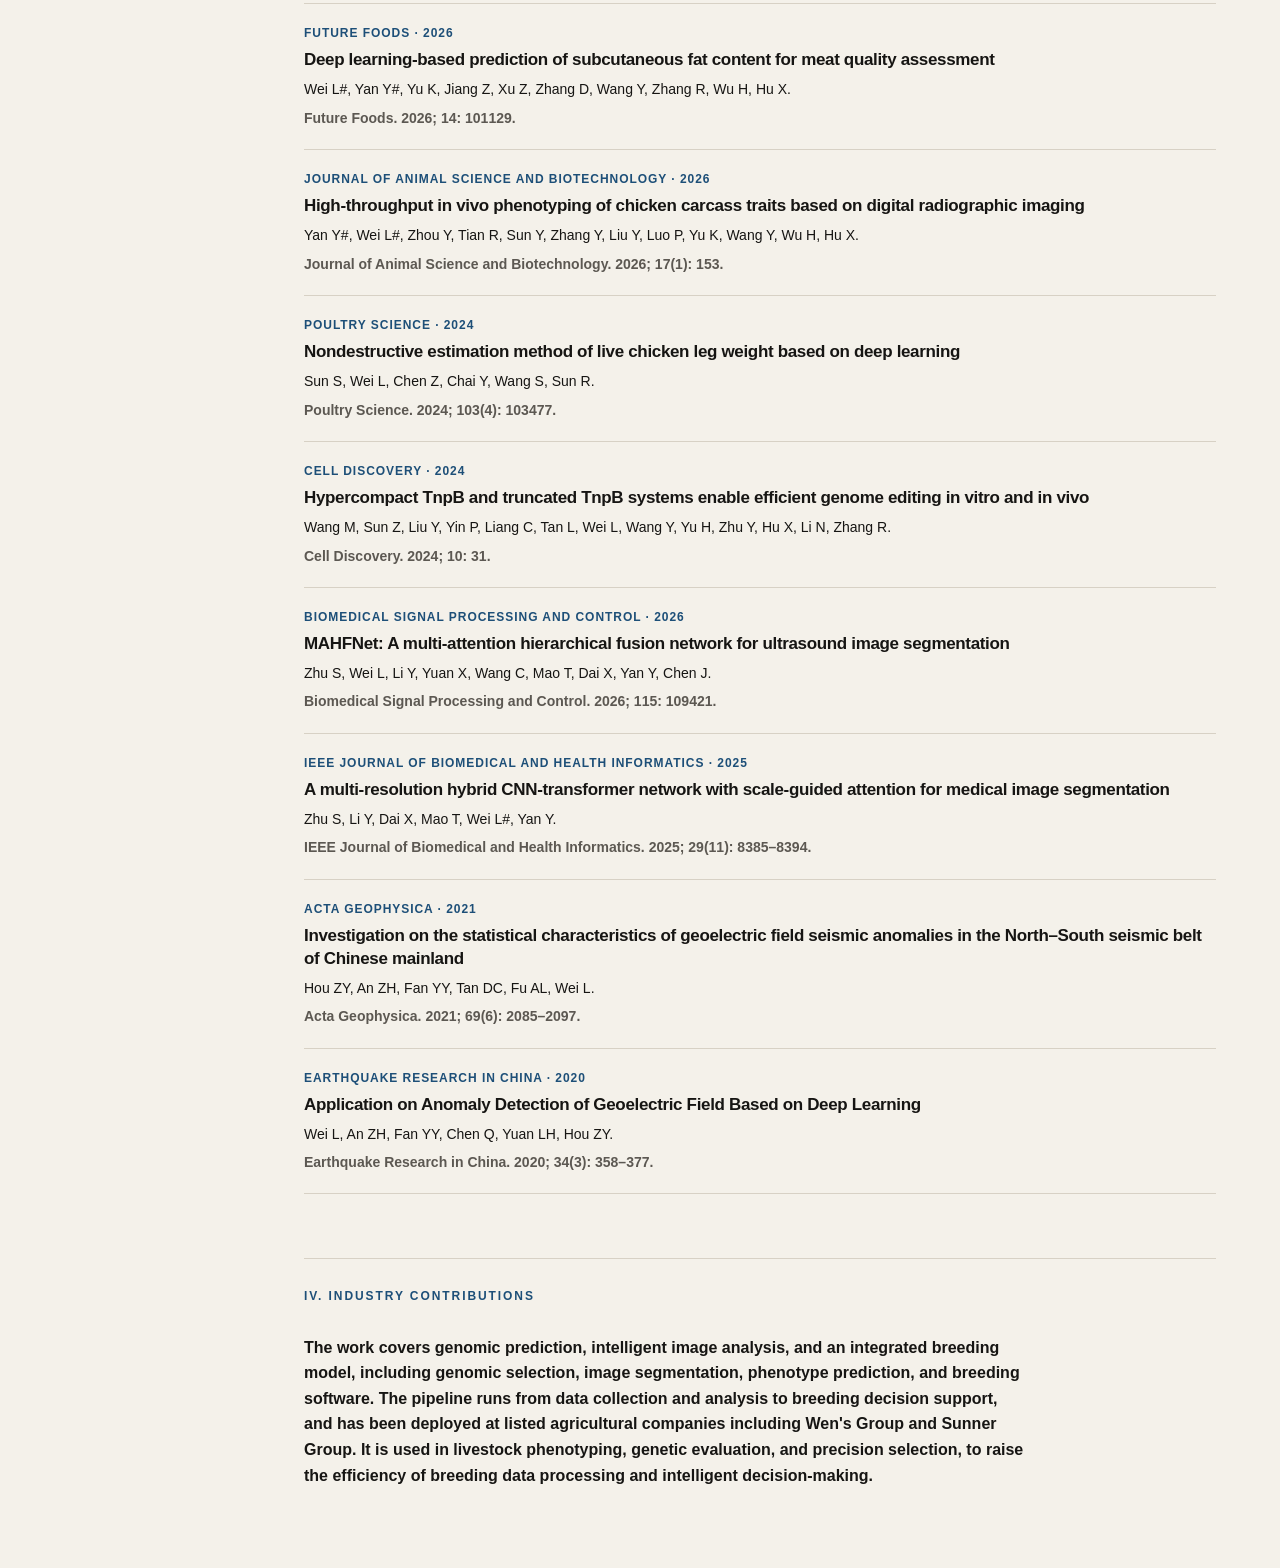
==== commit 6c939d73: "Add the 2020 first-author ERA/ERC geoelectric anomaly paper. Co-authored-by: Cursor <cursoragent@cur" ====
--- a/index.html
+++ b/index.html
@@ -173,6 +173,13 @@
             <p class="authors">Hou ZY, An ZH, Fan YY, Tan DC, Fu AL, Wei L.</p>
             <p class="cite">Acta Geophysica. 2021; 69(6): 2085–2097.</p>
           </a>
+
+          <a class="paper" href="https://doi.org/10.19743/j.cnki.0891-4176.202003001">
+            <div class="journal">Earthquake Research in China · 2020</div>
+            <div class="ptitle">Application on Anomaly Detection of Geoelectric Field Based on Deep Learning</div>
+            <p class="authors">Wei L, An ZH, Fan YY, Chen Q, Yuan LH, Hou ZY.</p>
+            <p class="cite">Earthquake Research in China. 2020; 34(3): 358–377.</p>
+          </a>
         </section>
 
         <section id="industry">
